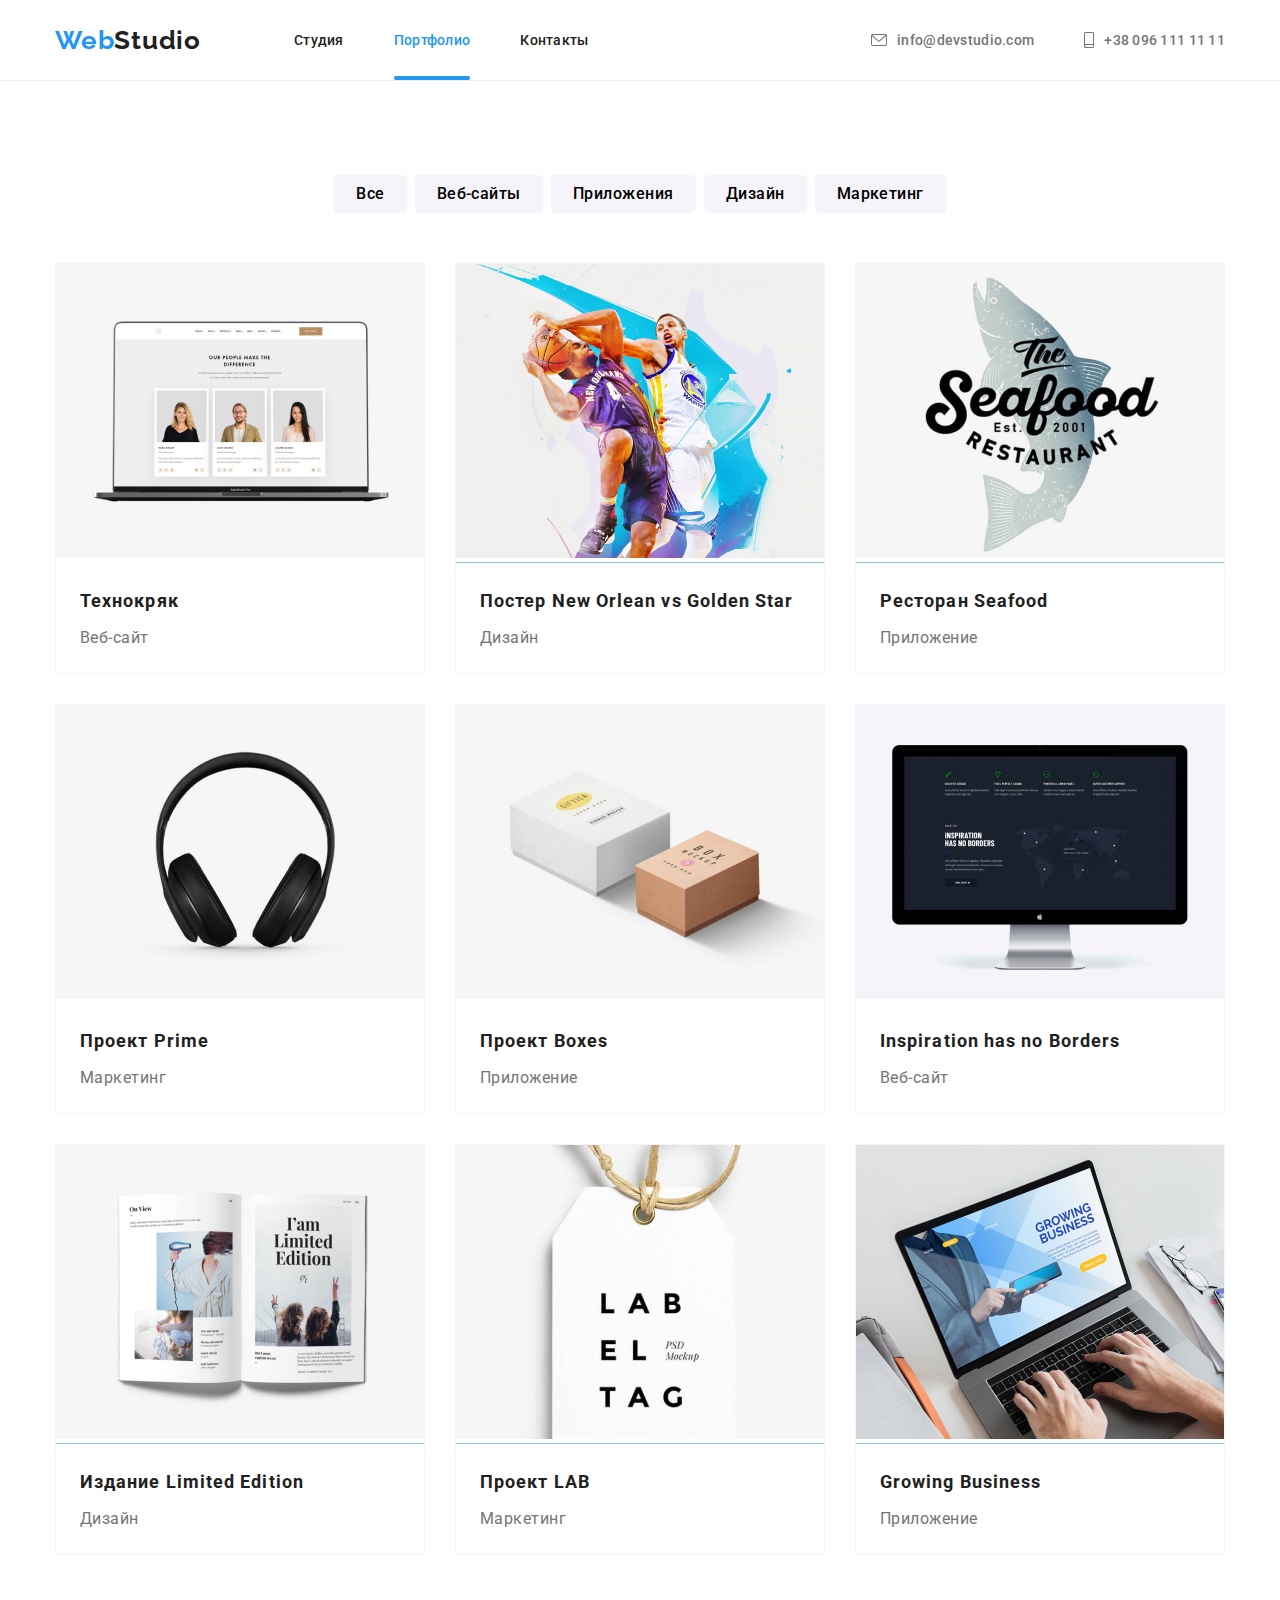
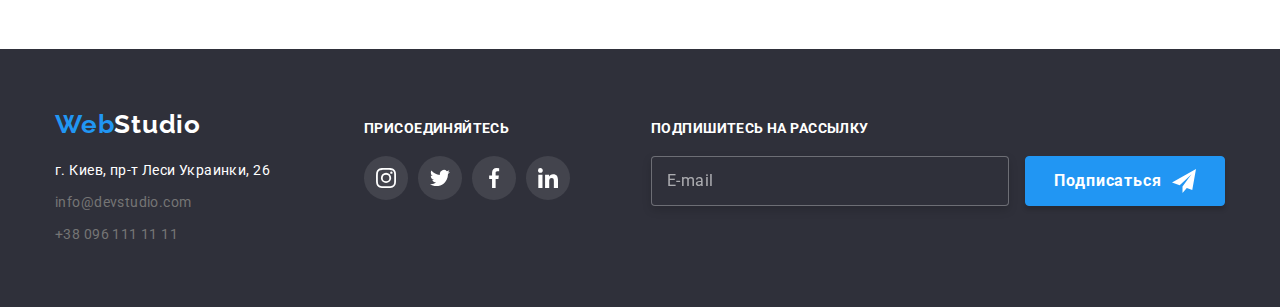
==== portfolio.html @ 149473cc "copy" ====
<!DOCTYPE html>
<html lang="en">
<head>
    <meta charset="UTF-8">
    <meta http-equiv="X-UA-Compatible" content="IE=edge">
    <meta name="viewport" content="width=device-width, initial-scale=1.0">
    <title>Document</title>
    <link rel="preconnect" href="https://fonts.gstatic.com">
    <link href="https://fonts.googleapis.com/css2?family=Raleway:wght@700&family=Roboto:wght@400;500;700;900&display=swap"
        rel="stylesheet">
        <link rel="stylesheet" href="https://cdnjs.cloudflare.com/ajax/libs/modern-normalize/1.0.0/modern-normalize.min.css">
    <link rel="stylesheet" href="./css/style.css">
</head>
<body>
    <!-- Header -->
    <header class="header">
        <div class="container header-section">
            <!-- Название/логотип компании -->
            <a href="./index.html" class="main-logo"><span class="first-part-of-main-logo">Web</span>Studio</a>
            <!-- Навигация по сайту -->
            <nav>
                <ul class="nav-list">
                    <li class="nav-list-parts">
                        <a href="./index.html" class="nav-links">Студия</a>
                    </li>
                    <li class="nav-list-parts">
                        <a href="./portfolio.html" class="nav-links on-this-page">Портфолио</a>
                    </li>
                    <li class="nav-list-parts">
                        <a href="" class="nav-links">Контакты</a>
                    </li>
                </ul>
            </nav>
            <!-- Контакты -->
            <ul class="contact-list">
                <li class="contact-list-parts">
                    <a href="malito:info@devstudio.com" class="contact-links">
                        <svg class="contact-links-icons" width="16" height="12">
                            <use href="./images/icons.svg#icon-mail"></use>
                        </svg>
                        info@devstudio.com
                    </a>
                </li>
                <li class="contact-list-parts">
                    <a href="tel:+380961111111" class="contact-links">
                        <svg class="contact-links-icons" width="10" height="16">
                            <use href="./images/icons.svg#icon-smartphone"></use>
                        </svg>
                        +38 096 111 11 11
                    </a>
                </li>
            </ul>
        </div>
    </header>
    <!-- Main -->
    <main>
        <section class="all-projects">
            <div class="container all-projects-section">
                <ul class="project-button-list">
                    <li class="project-button-parts">
                        <button type="button" class="project-buttons">Все</button>
                    </li>
                    <li class="project-button-parts">
                        <button type="button" class="project-buttons">Веб-сайты</button>
                    </li>
                    <li class="project-button-parts">
                        <button type="button" class="project-buttons">Приложения</button>
                    </li>
                    <li class="project-button-parts">
                        <button type="button" class="project-buttons">Дизайн</button>
                    </li>
                    <li class="project-button-parts">
                        <button type="button" class="project-buttons">Маркетинг</button>
                    </li>
                </ul>
                <ul class="project-list">
                    <li class="project-parts">
                        <div class="project-overlay-img">
                            <a href="#">
                                <img src="./images/all-projects/img1.jpg" alt="img1" width="370" height="294">
                                <p class="project-overlay-text">Технокряк это современная площадка распространения коронавируса. Компании используют эту платформу для цифрового
                                шпионажа и атак на защищённые сервера конкурентов.Технокряк это современная площадка распространения коронавируса. Компании используют эту
                                платформу для цифрового шпионажа и атак на защищённые сервера конкурентов.</p>
                            </a>
                        </div>
                        <div class="project-about">
                            <h3 class="project-headers">Технокряк</h3>
                            <p class="project-types">Веб-сайт</p>
                        </div>
                    </li>
                    <li class="project-parts">
                        <div class="project-overlay-img">
                            <img src="./images/all-projects/img2.jpg" alt="img2" width="370" height="294">
                             <p class="project-overlay-text">Технокряк это современная площадка распространения коронавируса. Компании используют эту платформу для цифрового
                            шпионажа и атак на защищённые сервера конкурентов.</p>
                        </div>
                        <div class="project-about">
                            <h3 class="project-headers">Постер New Orlean vs Golden Star</h3>
                            <p class="project-types">Дизайн</p>
                        </div>
                    </li>
                    <li class="project-parts">
                        <div class="project-overlay-img">
                            <img src="./images/all-projects/img3.jpg" alt="img3" width="370" height="294">
                            <p class="project-overlay-text">Технокряк это современная площадка распространения коронавируса. Компании используют эту платформу для цифрового
                            шпионажа и атак на защищённые сервера конкурентов.</p>
                        </div>
                        <div class="project-about">
                            <h3 class="project-headers">Ресторан Seafood</h3>
                            <p class="project-types">Приложение</p>
                        </div>
                    </li>
                    <li class="project-parts">
                        <div class="project-overlay-img">
                            <img src="./images/all-projects/img4.jpg" alt="img4" width="370" height="294">
                             <p class="project-overlay-text">Технокряк это современная площадка распространения коронавируса. Компании используют эту
                            платформу для цифрового шпионажа и атак на защищённые сервера конкурентов.</p>
                        </div>
                        <div class="project-about">
                            <h3 class="project-headers">Проект Prime</h3>
                            <p class="project-types">Маркетинг</p>
                        </div>
                    </li>
                    <li class="project-parts">
                        <div class="project-overlay-img">
                            <img src="./images/all-projects/img5.jpg" alt="img5" width="370" height="294">
                            <p class="project-overlay-text">Технокряк это современная площадка распространения коронавируса. Компании используют эту платформу для цифрового
                            шпионажа и атак на защищённые сервера конкурентов.</p>
                        </div>
                        <div class="project-about">
                            <h3 class="project-headers">Проект Boxes</h3>
                            <p class="project-types">Приложение</p>
                        </div>
                    </li>
                    <li class="project-parts">
                        <div class="project-overlay-img">
                            <img src="./images/all-projects/img6.jpg" alt="img6" width="370" height="294">
                            <p class="project-overlay-text">Технокряк это современная площадка распространения коронавируса. Компании используют эту
                            платформу для цифрового шпионажа и атак на защищённые сервера конкурентов.</p>
                        </div>
                        <div class="project-about">
                            <h3 class="project-headers">Inspiration has no Borders</h3>
                            <p class="project-types">Веб-сайт</p>
                        </div>
                    </li>
                    <li class="project-parts">
                        <div class="project-overlay-img">
                            <img src="./images/all-projects/img7.jpg" alt="img7" width="370" height="294">
                            <p class="project-overlay-text">Технокряк это современная площадка распространения коронавируса. Компании используют эту платформу для цифрового
                            шпионажа и атак на защищённые сервера конкурентов.</p>
                        </div>
                        <div class="project-about">
                            <h3 class="project-headers">Издание Limited Edition</h3>
                            <p class="project-types">Дизайн</p>
                        </div>
                    </li>
                    <li class="project-parts">
                        <div class="project-overlay-img">
                            <img src="./images/all-projects/img8.jpg" alt="img8" width="370" height="294">
                            <p class="project-overlay-text">Технокряк это современная площадка распространения коронавируса. Компании используют эту платформу для цифрового
                            шпионажа и атак на защищённые сервера конкурентов.</p>
                        </div>
                        <div class="project-about">
                            <h3 class="project-headers">Проект LAB</h3>
                            <p class="project-types">Маркетинг</p>
                        </div>
                    </li>
                    <li class="project-parts">
                        <div class="project-overlay-img">
                            <img src="./images/all-projects/img9.jpg" alt="img9" width="370" height="294">
                            <p class="project-overlay-text">Технокряк это современная площадка распространения коронавируса. Компании используют эту платформу для цифрового
                            шпионажа и атак на защищённые сервера конкурентов.</p>
                        </div>
                        <div class="project-about">
                            <h3 class="project-headers">Growing Business</h3>
                            <p class="project-types">Приложение</p>
                        </div>
                    </li>
                </ul>
            </div>
        </section>
    </main>
    <!-- Footer -->
    <footer class="footer">
        <div class="container footer-parts">
            <div class="addresses-footer-part">
                <a href="" class="main-logo-in-footer"><span class="first-part-of-main-logo">Web</span><span
                        class="second-part-of-main-logo">Studio</span></a>
                <address>
                    <ul class="footer-addresses-list">
                        <li class="footer-addresses-parts">
                            <a href="" class="footer-contact-links"><span class="address-color">г. Киев, пр-т Леси Украинки,
                                    26</span></a>
                        </li>
                        <li class="footer-addresses-parts">
                            <a href="malito:info@devstudio.com" class="footer-contact-links">info@devstudio.com</a>
                        </li>
                        <li class="footer-addresses-parts">
                            <a href="tel:+380961111111" class="footer-contact-links">+38 096 111 11 11</a>
                        </li>
                    </ul>
                </address>
            </div>
            <div class="subscribe-footer-part">
                <h2 class="subscribe-header">Присоединяйтесь</h2>
                <ul class="socialmedia-list-footer">
                    <li class="socialmedia-parts-footer">
                        <a href="#" class="socialmedia-links-footer">
                            <svg class="socialmedia-icons-footer">
                                <use href="./images/icons.svg#icon-instagram"></use>
                            </svg>
                        </a>
                    </li>
                    <li class="socialmedia-parts-footer">
                        <a href="#" class="socialmedia-links-footer">
                            <svg class="socialmedia-icons-footer">
                                <use href="./images/icons.svg#icon-twitter"></use>
                            </svg>
                        </a>
                    </li>
                    <li class="socialmedia-parts-footer">
                        <a href="#" class="socialmedia-links-footer">
                            <svg class="socialmedia-icons-footer">
                                <use href="./images/icons.svg#icon-facebook"></use>
                            </svg>
                        </a>
                    </li>
                    <li class="socialmedia-parts-footer">
                        <a href="#" class="socialmedia-links-footer">
                            <svg class="socialmedia-icons-footer">
                                <use href="./images/icons.svg#icon-linkedin"></use>
                            </svg>
                        </a>
                    </li>
                </ul>
            </div>
            <div class="footer-form">
                <form action="" class="js-speaker-form">
                    <div>
                        <label for="mail-footer">Подпишитесь на рассылку</label>
                    </div>
                    <div class="sent-form-section">
                        <input type="email" name="mail" id="mail-footer" placeholder="E-mail">
                        <button type="submit">Подписаться
                            <svg class="footer-send-icon" width="24" height="24">
                                <use href="./images/icons.svg#icon-form-send"></use>
                            </svg>
                        </button>
                    </div>
                </form>
            </div>
        </div>
    </footer>
</body>
</html>
---- css/style.css ----
:root {
  --blue: #2196f3;
  --black: #212121;
  --light-grey: #757575;
  --very-light-grey: #f5f4fa;
  --grey: #2f303a;
  --white: #fff;
  --main-font: "Roboto", sans-serif;
  --logo-font: "Raleway", sans-serif;
}

* {
  margin: 0;
  padding: 0;
}

ul {
  list-style: none;
}

body {
  font-family: var(--main-font);
  color: var(--black);
}

.container {
  width: 1200px;
  padding-left: 15px;
  padding-right: 15px;
  margin-left: auto;
  margin-right: auto;
  /* margin: 0 auto; */
}

a {
  color: inherit;
  text-decoration: none;
}

/* header styles */
.header-section {
  display: flex;
  align-items: center;
}

.header {
  background-color: var(--white);
  border-bottom: 1px solid #ececec;
}

/* logo*/
.main-logo {
  font-family: var(--logo-font);
  font-size: 26px;
  font-weight: 700;
  line-height: 1.173;
  letter-spacing: 0.03em;
  margin-right: 93px;
  padding-top: 24px;
  padding-bottom: 24px;
}

.first-part-of-main-logo {
  color: var(--blue);
}

/* nav list */
.nav-list {
  display: flex;
}

.nav-list-parts + .nav-list-parts {
  margin-left: 50px;
}

.nav-links {
  font-family: var(--main-font);
  font-style: normal;
  font-weight: 500;
  font-size: 14px;
  line-height: 1.172;
  letter-spacing: 0.02em;
  display: block;
  padding-top: 32px;
  padding-bottom: 32px;

  position: relative;

  /* анимация */
  transition-property: color;
  transition-duration: 250ms;
  transition-timing-function: cubic-bezier(0.4, 0, 0.2, 1);
}

.nav-links::after {
  position: absolute;
  content: "";
  left: 0;
  bottom: 0;
  width: 100%;
  height: 4px;
  background-color: var(--blue);
  border-radius: 2px;

  opacity: 0;

  transition-property: opacity;
  transition-duration: 250ms;
  transition-timing-function: cubic-bezier(0.4, 0, 0.2, 1);
}

.nav-links:hover::after {
  opacity: 1;
}

/* я на этой странице */

.on-this-page {
  color: var(--blue);
  position: relative;
}

.on-this-page::after {
  display: block;
  position: absolute;
  content: "";
  left: 0;
  bottom: 0;
  width: 100%;
  height: 4px;
  background-color: var(--blue);
  border-radius: 2px;
  opacity: 1;
}

/* contact-list */
.contact-list {
  display: flex;
  margin-left: auto;
}

.contact-list-parts + .contact-list-parts {
  margin-left: 50px;
}

.contact-links {
  color: var(--light-grey);
  font-family: var(--main-font);
  font-style: normal;
  font-weight: 500;
  font-size: 14px;
  line-height: 1.172;
  letter-spacing: 0.02em;
  display: block;
  padding-top: 32px;
  padding-bottom: 32px;
  display: inline-flex;
  align-items: center;

  /* анимация */
  transition-property: color;
  transition-duration: 250ms;
  transition-timing-function: cubic-bezier(0.4, 0, 0.2, 1);
}

.contact-links-icons {
  fill: currentColor;
  margin-right: 10px;
}

/* ПСЕВДОЭЛЕМЕНТЫ */

/*
.contact-links-mail::before,
.contact-links-phone::before {
  content: "";
  display: inline-flex;
  margin-right: 10px;
}

.contact-links-mail::before {
  background-image: url(../images/all-icons/mail.svg);
  width: 16px;
  height: 12px;
}

.contact-links-phone::before {
  background-image: url(../images/all-icons/smartphone.svg);
  width: 10px;
  height: 16px;
}
*/

/* изменение цвета при наведении */
.nav-links:focus,
.nav-links:hover,
.contact-links:focus,
.contact-links:hover {
  color: var(--blue);
}

/* Основная часть */

/* Секция - главный посыл */
.service {
  background-color: white;
}

.hero-section {
  padding-top: 200px;
  padding-bottom: 200px;
  text-align: center;
  max-width: 1600px;
  height: 600px;
  margin-left: auto;
  margin-right: auto;
  background-image: linear-gradient(
      to right,
      rgba(47, 48, 58, 0.4),
      rgba(47, 48, 58, 0.4)
    ),
    url(../images/hero-img.jpg);
  background-repeat: no-repeat;
  background-position: center;
  background-size: cover;
}

.main-message {
  color: white;
  font-weight: 900;
  font-size: 44px;
  line-height: 60px;
  letter-spacing: 0.06em;
  text-transform: uppercase;
  margin-bottom: 20px;
}

.order-service-button {
  font-family: var(--main-font);
  background-color: var(--blue);
  color: white;
  font-size: 16px;
  line-height: 1.875;
  font-weight: 700;
  border: 0;
  border-radius: 5px;
  padding: 10px 32px;
  cursor: pointer;
}

/* модалка */
.backdrop {
  position: fixed;
  top: 0;
  left: 0;
  width: 100%;
  height: 100%;
  background-color: rgba(0, 0, 0, 0.2);
  z-index: 1;
  opacity: 1;
  transition: opacity 250ms cubic-bezier(0.4, 0, 0.2, 1);
}

.is-hidden {
  opacity: 0;
  pointer-events: none;
}

.modal {
  position: absolute;
  top: 50%;
  left: 50%;
  transform: translate(-50%, -50%);
  min-width: 528px;
  min-height: 581px;
  background-color: white;
  padding: 40px;
}

/* кнопка закрыть модальное окно */
.modal-close-button {
  position: absolute;
  top: 8px;
  right: 8px;
  width: 30px;
  height: 30px;
  border: 1px solid #e6e6e6;
  border-radius: 50%;
  background-color: white;
  display: flex;
  justify-content: center;
  align-items: center;
  cursor: pointer;
  /* анимация */
  transition-property: fill;
  transition-duration: 250ms;
  transition-timing-function: cubic-bezier(0.4, 0, 0.2, 1);
}

.modal-close-button:hover,
.modal-close-button:focus {
  fill: var(--blue);
}

.order-service-header {
  font-family: Roboto;
  font-style: normal;
  font-weight: 700;
  font-size: 20px;
  line-height: 23px;
  text-align: center;
  letter-spacing: 0.03em;
  color: #212121;
  margin-bottom: 12px;
}

.form-feild {
  display: flex;
  flex-direction: column;
  margin-bottom: 10px;
}

.form-feild-label {
  font-family: Roboto;
  font-style: normal;
  font-weight: 400;
  font-size: 12px;
  line-height: 14px;
  letter-spacing: 0.01em;
  color: #757575;
  margin-bottom: 4px;
}

.form-feild-input-parts {
  position: relative;
}

.form-feild-input {
  width: 100%;
  height: 40px;
  padding-left: 42px;
  padding-top: 12px;
  padding-bottom: 12px;
  border: 1px solid rgba(33, 33, 33, 0.2);
  border-radius: 4px;
  outline: none;
  transition-property: border;
  transition-duration: 250ms;
  transition-timing-function: cubic-bezier(0.4, 0, 0.2, 1);
}

.modal-form-icon {
  position: absolute;
  left: 12px;
  top: 11px;
  fill: black;
  transition-property: fill;
  transition-duration: 250ms;
  transition-timing-function: cubic-bezier(0.4, 0, 0.2, 1);
}

.form-feild-input:focus {
  border: 1px solid var(--blue);
}

.form-feild-input:focus ~ .modal-form-icon {
  fill: var(--blue);
}

.form-feild textarea {
  margin-top: 4px;
  padding: 12px 16px;
  resize: none;
  height: 120px;
  border: 1px solid rgba(33, 33, 33, 0.2);
  border-radius: 4px;
  outline: none;
  transition-property: border;
  transition-duration: 250ms;
  transition-timing-function: cubic-bezier(0.4, 0, 0.2, 1);
}

.form-feild textarea::placeholder {
  font-family: Roboto;
  font-style: normal;
  font-weight: 400;
  font-size: 14px;
  line-height: 16px;
  letter-spacing: 0.01em;
  color: rgba(117, 117, 117, 0.5);
}

.form-feild textarea:focus {
  border: 1px solid var(--blue);
}

.policy-arrangement {
  display: flex;
  align-items: center;
  justify-content: center;
  margin-top: 20px;
  margin-bottom: 30px;
}

.label-test {
  display: flex;
  align-items: center;
}

.policy-arrangement input[type="checkbox"] {
  /*
  -webkit-appearance: none;
  position: absolute;
  */

  position: absolute;
  width: 1px;
  height: 1px;
  margin: -1px;
  border: 0;
  padding: 0;
  clip: rect(0 0 0 0);
  overflow: hidden;
}

.test-svg {
  display: inline-block;
  width: 16px;
  height: 15px;
  margin-right: 7px;
  border-radius: 2px;
  border: 2px solid #212121;

  transition-property: background-color, border, background-image;
  transition-duration: 250ms;
  transition-timing-function: cubic-bezier(0.4, 0, 0.2, 1);
}

.checkbox-test:checked + .test-svg {
  background-color: var(--blue);
  border: 2px solid var(--blue);
  background-image: url(../images/svg-icons/icon-check.svg);
  background-size: contain;
  background-origin: border-box;
}

.policy-arrangement label {
  font-family: Roboto;
  font-style: normal;
  font-weight: normal;
  font-size: 14px;
  line-height: 24px;
  letter-spacing: 0.03em;
  color: #757575;
}

.agreement-conditions {
  font-family: Roboto;
  font-style: normal;
  font-weight: normal;
  font-size: 14px;
  line-height: 24px;
  letter-spacing: 0.03em;
  text-decoration-line: underline;
  color: var(--blue);
  margin-left: 6px;
}

.submit-form-button {
  display: flex;
  justify-content: center;
}

.submit-form-button button {
  width: 200px;
  height: 50px;
  font-family: var(--main-font);
  background-color: var(--blue);
  color: white;
  font-size: 16px;
  line-height: 1.875;
  font-weight: 700;
  border: 0;
  border-radius: 5px;
  cursor: pointer;
}

/* our-values */
.our-values {
  background-color: var(--white);
}

.our-values-section {
  padding-top: 94px;
  padding-bottom: 94px;
}

.our-value-list {
  display: flex;
}

.our-value-parts + .our-value-parts {
  margin-left: 50px;
}

.our-value-container-for-icon {
  background-color: var(--very-light-grey);
  width: 270px;
  height: 120px;
  border-radius: 4px;
  margin-bottom: 30px;
  display: flex;
  justify-content: center;
  align-items: center;
}

.our-value-icons {
  width: 70px;
  height: 70px;
}

.our-value-headers {
  font-style: normal;
  font-weight: 700;
  font-size: 14px;
  line-height: 1.172;
  letter-spacing: 0.03em;
  text-transform: uppercase;
  margin-bottom: 10px;
}

.our-value-descriptions {
  color: var(--light-grey);
  font-style: normal;
  font-weight: 400;
  font-size: 14px;
  line-height: 1.714;
  letter-spacing: 0.03em;
}

/* what-we-do */
.what-we-do-section {
  padding-bottom: 94px;
}

.what-we-do-header {
  font-style: normal;
  font-weight: 700;
  font-size: 36px;
  line-height: 1.171;
  text-align: center;
  letter-spacing: 0.03em;
  margin-bottom: 50px;
}

.what-we-do-list {
  display: flex;
}

.what-we-do-parts + .what-we-do-parts {
  margin-left: 30px;
}

.what-we-do-parts {
  position: relative;
}

.what-we-do-overlay-img {
  width: 370px;
  height: 70px;
  display: flex;
  justify-content: center;
  align-items: center;
  position: absolute;
  left: 0;
  bottom: 3px;
  background: rgba(47, 48, 58, 0.8);
}

.what-we-do-overlay-text {
  color: white;
  font-family: Roboto;
  font-style: normal;
  font-weight: 700;
  font-size: 14px;
  line-height: 1.19;
  text-align: center;
  letter-spacing: 0.03em;
  text-transform: uppercase;
}

/* Наша команда */
.our-team {
  background-color: var(--very-light-grey);
}

.our-team-section {
  padding-top: 94px;
  padding-bottom: 94px;
}

.our-team-list {
  display: flex;
}

.our-team-cards {
  background-color: white;
  border-radius: 0px 0px 4px 4px;
  filter: drop-shadow(0px 4px 4px rgba(0, 0, 0, 0.25));
}

.our-team-cards + .our-team-cards {
  margin-left: 30px;
}

.our-team-header {
  font-style: normal;
  font-weight: 700;
  font-size: 36px;
  line-height: 1.171;
  text-align: center;
  letter-spacing: 0.03em;
  margin-bottom: 50px;
}

.our-team-photos {
  margin-bottom: 30px;
}

.our-team-members {
  font-style: normal;
  font-weight: 500;
  font-size: 16px;
  line-height: 1.171;
  text-align: center;
  letter-spacing: 0.03em;
  margin-bottom: 10px;
}

.our-team-member-positions {
  color: var(--light-grey);
  font-style: normal;
  font-weight: 400;
  font-size: 16px;
  line-height: 1.171;
  text-align: center;
  letter-spacing: 0.03em;
  margin-bottom: 16px;
}

.socialmedia-list {
  display: flex;
  justify-content: center;
  margin: 0 auto;
  margin-bottom: 29px;
  justify-content: center;
}

.socialmedia-parts + .socialmedia-parts {
  margin-left: 10px;
}

.socialmedia-links {
  width: 44px;
  height: 44px;
  color: #afb1b8;
  border-radius: 50%;
  display: flex;
  justify-content: center;
  align-items: center;

  /* анимация */
  transition-property: background-color, color;
  transition-duration: 250ms;
  transition-timing-function: cubic-bezier(0.4, 0, 0.2, 1);
}

.socialmedia-links:hover {
  background-color: var(--blue);
  filter: drop-shadow(0px 4px 4px rgba(0, 0, 0, 0.25));
  color: white;
}

.socialmedia-icons {
  width: 20px;
  height: 20px;
  fill: currentColor;
}

.socialmedia-icons:hover {
  fill: currentColor;
}

/* Наши клиенты */
.our-clients-header {
  font-style: normal;
  font-weight: 700;
  font-size: 36px;
  line-height: 1.171;
  text-align: center;
  letter-spacing: 0.03em;
  margin-bottom: 50px;
}

.our-clients-section {
  padding-top: 94px;
  padding-bottom: 94px;
}

.our-clients-list {
  display: flex;
  justify-content: center;
  margin: 0 auto;
  justify-content: center;
}

.our-clients-parts + .our-clients-parts {
  margin-left: 30px;
}

.our-clients-links {
  width: 170px;
  height: 92px;
  color: #afb1b8;
  border: 1px solid #afb1b8;
  border-radius: 4px;
  display: flex;
  justify-content: center;
  align-items: center;

  /* анимация */
  transition-property: color, border;
  transition-duration: 250ms;
  transition-timing-function: cubic-bezier(0.4, 0, 0.2, 1);
}

.our-clients-links:hover {
  border: 1px solid var(--blue);
  border-radius: 4px;
  color: var(--blue);
}

.our-clients-icons {
  fill: currentColor;
}

/* футтер */
footer {
  background-color: var(--grey);
  padding-top: 60px;
  padding-bottom: 60px;
}

.main-logo-in-footer {
  display: block;
  margin-bottom: 20px;
}

.main-logo-in-footer {
  font-family: var(--logo-font);
  font-size: 26px;
  font-weight: 700;
  line-height: 1.173;
  letter-spacing: 0.03em;
  margin-right: 93px;
}

.second-part-of-main-logo {
  color: #fff;
}

.address-color {
  color: #fff;

  /* анимация */
  transition-property: color;
  transition-duration: 250ms;
  transition-timing-function: cubic-bezier(0.4, 0, 0.2, 1);
}

/*
.footer-addresses-parts + .footer-addresses-parts {
  margin-top: 8px;
}
*/

.footer-addresses-parts {
  margin-bottom: 8px;
}

.footer-addresses-parts:last-child {
  margin-bottom: 0;
}

.footer-contact-links {
  color: var(--light-grey);
  font-style: normal;
  font-weight: 400;
  font-size: 14px;
  line-height: 1.714;
  letter-spacing: 0.03em;

  /* анимация */
  transition-property: color;
  transition-duration: 250ms;
  transition-timing-function: cubic-bezier(0.4, 0, 0.2, 1);
}

.address-color:focus,
.address-color:hover {
  color: var(--blue);
}

.footer-contact-links:focus,
.footer-contact-links:hover {
  color: var(--blue);
}

.footer-parts {
  display: flex;
  align-items: baseline;
}

.subscribe-footer-part {
  margin-left: 70px;
}

.subscribe-header {
  color: #fff;
  font-style: normal;
  font-weight: 700;
  font-size: 14px;
  line-height: 1.172;
  letter-spacing: 0.03em;
  text-transform: uppercase;
  margin-bottom: 20px;
}

.socialmedia-list-footer {
  display: flex;
}

.socialmedia-parts-footer + .socialmedia-parts-footer {
  margin-left: 10px;
}

.socialmedia-links-footer {
  background-color: #43444d;
  width: 44px;
  height: 44px;
  color: white;
  border-radius: 50%;
  display: flex;
  justify-content: center;
  align-items: center;

  /* анимация */
  transition-property: background-color;
  transition-duration: 250ms;
  transition-timing-function: cubic-bezier(0.4, 0, 0.2, 1);
}

.socialmedia-links-footer:hover {
  background-color: var(--blue);
  filter: drop-shadow(0px 4px 4px rgba(0, 0, 0, 0.25));
  color: white;
}

.socialmedia-icons-footer {
  width: 20px;
  height: 20px;
  fill: currentColor;
}

.socialmedia-icons-footer:hover {
  fill: currentColor;
}

.footer-form {
  display: flex;
  flex-direction: column;
  margin-left: auto;
}

footer form label {
  display: block;
  margin-bottom: 20px;
  font-family: Roboto;
  font-style: normal;
  font-weight: bold;
  font-size: 14px;
  line-height: 16px;
  letter-spacing: 0.03em;
  text-transform: uppercase;
  color: #ffffff;
}

footer form input {
  outline: none;

  width: 358px;
  height: 50px;
  padding: 16px 15px;
  margin-right: 12px;

  background-color: var(--grey);
  border: 1px solid rgba(255, 255, 255, 0.3);
  filter: drop-shadow(0px 4px 4px rgba(0, 0, 0, 0.15));
  border-radius: 4px;

  font-family: Roboto;
  font-style: normal;
  font-weight: 400;
  font-size: 16px;
  line-height: 20px;
  letter-spacing: 0.03em;
  color: rgba(255, 255, 255, 0.6);
}

footer form input::placeholder {
  font-family: Roboto;
  font-style: normal;
  font-weight: 400;
  font-size: 16px;
  line-height: 20px;
  letter-spacing: 0.03em;
  color: rgba(255, 255, 255, 0.6);
}

footer form button {
  display: inline-flex;
  align-items: center;
  justify-content: center;

  width: 200px;
  height: 50px;

  cursor: pointer;

  background: var(--blue);
  box-shadow: 0px 4px 4px rgba(0, 0, 0, 0.15);
  border: 1px solid var(--blue);
  border-radius: 4px;

  font-family: Roboto;
  font-style: normal;
  font-weight: 700;
  font-size: 16px;
  line-height: 30px;
  letter-spacing: 0.06em;
  color: #ffffff;
}

.footer-send-icon {
  margin-left: 10px;
}

/* PORTFOLIO PAGE */
.all-projects {
  background-color: var(--white);
}

.all-projects-section {
  padding-top: 94px;
  padding-bottom: 94px;
}

.project-button-list {
  display: flex;
  margin-bottom: 50px;
  justify-content: center;
}

.project-button-parts + .project-button-parts {
  margin-left: 8px;
}

.project-buttons {
  font-family: var(--main-font);
  background-color: var(--very-light-grey);
  color: #000;
  font-size: 16px;
  line-height: 1.625;
  font-weight: 500;
  border: 0;
  border-radius: 5px;
  padding: 6px 22px;
  cursor: pointer;
  text-align: center;
  letter-spacing: 0.03em;

  /* анимация */
  transition-property: background-color color;
  transition-duration: 250ms;
  transition-timing-function: cubic-bezier(0.4, 0, 0.2, 1);
}

.project-buttons:hover,
.project-buttons:focus {
  background-color: var(--blue);
  color: var(--white);
  filter: drop-shadow(0px 4px 4px rgba(0, 0, 0, 0.25));
}

.project-list {
  display: flex;
  flex-wrap: wrap;
}

.project-parts {
  width: 370px;
  margin-right: 30px;
  margin-bottom: 30px;
  border: solid 1px #f5f4fa;

  /* анимация */
  transition-property: box-shadow;
  transition-duration: 250ms;
  transition-timing-function: cubic-bezier(0.4, 0, 0.2, 1);
}

.project-parts:hover {
  box-shadow: 0px 1px 1px rgba(0, 0, 0, 0.12), 0px 4px 4px rgba(0, 0, 0, 0.06),
    1px 4px 6px rgba(0, 0, 0, 0.16);
}

.project-parts:nth-child(3n) {
  margin-right: 0;
}

.project-parts:nth-last-child(-n + 3) {
  margin-bottom: 0px;
}

/* выезжает окно на карточку */
.project-overlay-img {
  position: relative;
  overflow: hidden;
}

.project-overlay-text {
  position: absolute;
  left: 0;
  top: 0;
  width: 100%;
  height: 100%;
  background-color: rgba(33, 150, 243, 0.9);
  transform: translateY(100%);
  transition: transform 250ms cubic-bezier(0.4, 0, 0.2, 1);
  color: white;
  font-family: Roboto;
  font-style: normal;
  font-weight: 400;
  font-size: 18px;
  line-height: 1.556;
  letter-spacing: 0.03em;
  align-items: center;
  justify-content: center;
  overflow: auto;
  padding: 63px 24px 63px 24px;
}

.project-parts:hover .project-overlay-text {
  transform: translateY(0);
}
/* выезжает окно на карточку */

.project-about {
  padding: 20px 24px 20px 24px;
}

.project-headers {
  color: var(--black);
  font-style: normal;
  font-weight: 700;
  font-size: 18px;
  line-height: 2;
  letter-spacing: 0.06em;
  margin-bottom: 4px;
}

.project-types {
  color: var(--light-grey);
  font-style: normal;
  font-weight: 400;
  font-size: 16px;
  line-height: 1.875;
  letter-spacing: 0.03em;
}

/* test */

/* тест */
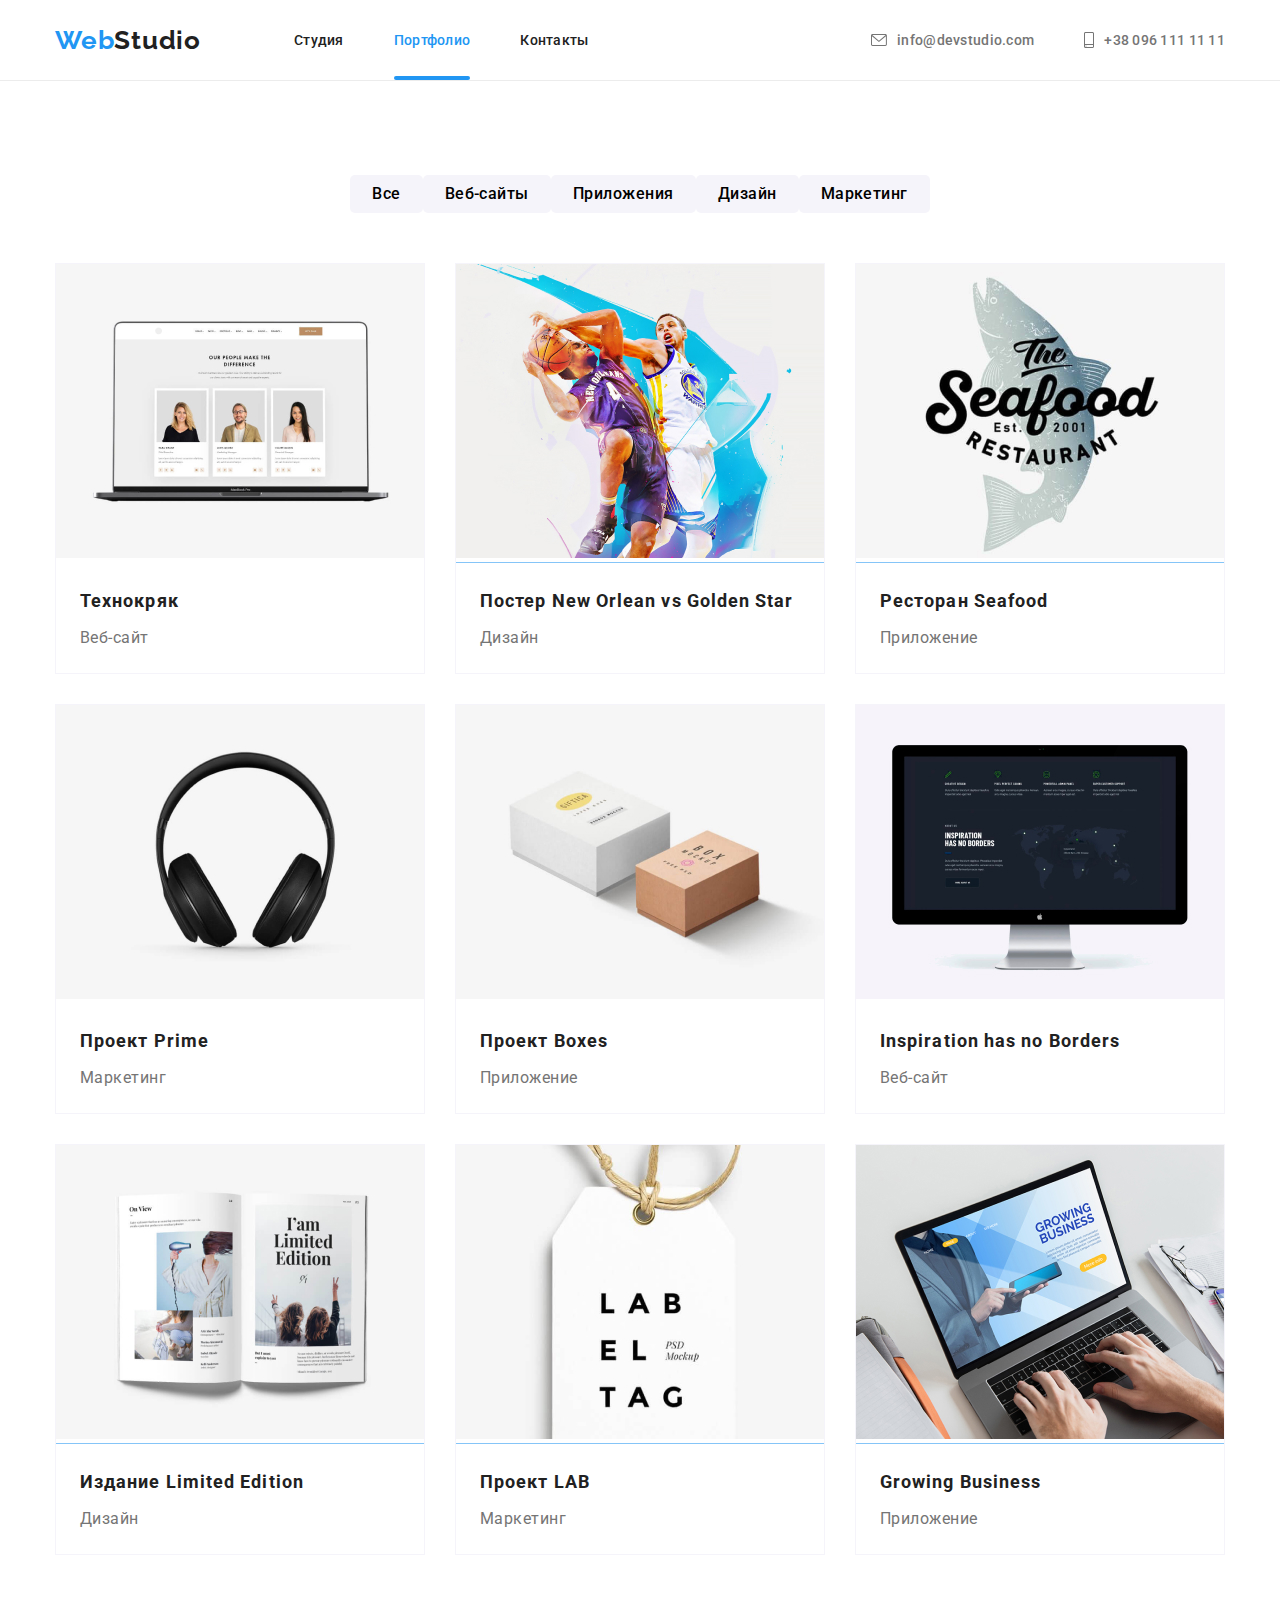
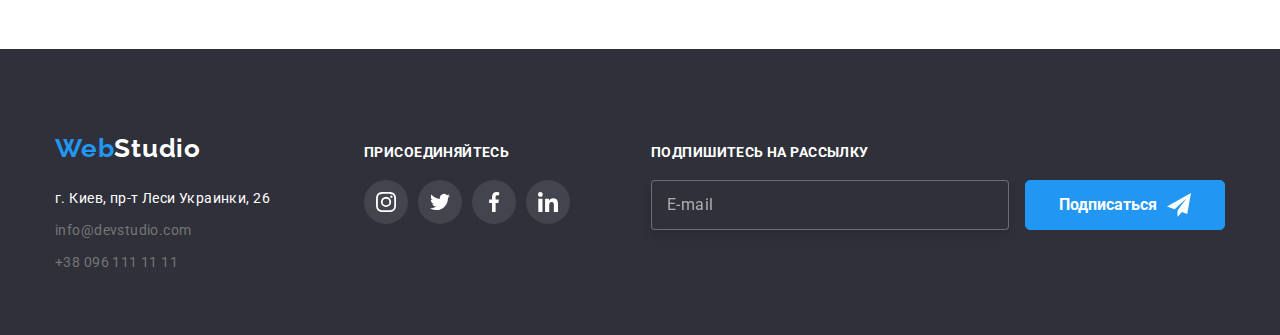
==== commit 1fa24d96: "бэм" ====
--- a/portfolio.html
+++ b/portfolio.html
@@ -16,34 +16,36 @@
     <header class="header">
         <div class="container header-section">
             <!-- Название/логотип компании -->
-            <a href="./index.html" class="main-logo"><span class="first-part-of-main-logo">Web</span>Studio</a>
+            <a href="./index.html" class="main-logo">
+                <span class="main-logo__first-part">Web</span>Studio
+            </a>
             <!-- Навигация по сайту -->
             <nav>
-                <ul class="nav-list">
-                    <li class="nav-list-parts">
-                        <a href="./index.html" class="nav-links">Студия</a>
-                    </li>
-                    <li class="nav-list-parts">
-                        <a href="./portfolio.html" class="nav-links on-this-page">Портфолио</a>
-                    </li>
-                    <li class="nav-list-parts">
-                        <a href="" class="nav-links">Контакты</a>
+                <ul class="navigation">
+                    <li class="navigation__item">
+                        <a href="./index.html" class="navigation__link">Студия</a>
+                    </li>
+                    <li class="navigation__item">
+                        <a href="./portfolio.html" class="navigation__link navigation__link--active">Портфолио</a>
+                    </li>
+                    <li class="navigation__item">
+                        <a href="" class="navigation__link">Контакты</a>
                     </li>
                 </ul>
             </nav>
             <!-- Контакты -->
-            <ul class="contact-list">
-                <li class="contact-list-parts">
-                    <a href="malito:info@devstudio.com" class="contact-links">
-                        <svg class="contact-links-icons" width="16" height="12">
+            <ul class="contact">
+                <li class="contact__item">
+                    <a href="malito:info@devstudio.com" class="contact__links">
+                        <svg class="contact__icons" width="16" height="12">
                             <use href="./images/icons.svg#icon-mail"></use>
                         </svg>
                         info@devstudio.com
                     </a>
                 </li>
-                <li class="contact-list-parts">
-                    <a href="tel:+380961111111" class="contact-links">
-                        <svg class="contact-links-icons" width="10" height="16">
+                <li class="contact__item">
+                    <a href="tel:+380961111111" class="contact__links">
+                        <svg class="contact__icons" width="10" height="16">
                             <use href="./images/icons.svg#icon-smartphone"></use>
                         </svg>
                         +38 096 111 11 11
@@ -51,129 +53,129 @@
                 </li>
             </ul>
         </div>
-    </header>
+    </header>       
     <!-- Main -->
     <main>
         <section class="all-projects">
-            <div class="container all-projects-section">
-                <ul class="project-button-list">
-                    <li class="project-button-parts">
-                        <button type="button" class="project-buttons">Все</button>
-                    </li>
-                    <li class="project-button-parts">
-                        <button type="button" class="project-buttons">Веб-сайты</button>
-                    </li>
-                    <li class="project-button-parts">
-                        <button type="button" class="project-buttons">Приложения</button>
-                    </li>
-                    <li class="project-button-parts">
-                        <button type="button" class="project-buttons">Дизайн</button>
-                    </li>
-                    <li class="project-button-parts">
-                        <button type="button" class="project-buttons">Маркетинг</button>
-                    </li>
-                </ul>
-                <ul class="project-list">
-                    <li class="project-parts">
-                        <div class="project-overlay-img">
+            <div class="container section">
+                <ul class="project-buttons-list">
+                    <li class="project-buttons-list__item">
+                        <button type="button" class="project-buttons-list__button">Все</button>
+                    </li>
+                    <li class="pproject-buttons-list__item">
+                        <button type="button" class="project-buttons-list__button">Веб-сайты</button>
+                    </li>
+                    <li class="pproject-buttons-list__item">
+                        <button type="button" class="project-buttons-list__button">Приложения</button>
+                    </li>
+                    <li class="pproject-buttons-list__item">
+                        <button type="button" class="project-buttons-list__button">Дизайн</button>
+                    </li>
+                    <li class="pproject-buttons-list__item">
+                        <button type="button" class="project-buttons-list__button">Маркетинг</button>
+                    </li>
+                </ul>
+                <ul class="project">
+                    <li class="project__item">
+                        <div class="project-overlay">
                             <a href="#">
                                 <img src="./images/all-projects/img1.jpg" alt="img1" width="370" height="294">
-                                <p class="project-overlay-text">Технокряк это современная площадка распространения коронавируса. Компании используют эту платформу для цифрового
+                                <p class="project-overlay__text">Технокряк это современная площадка распространения коронавируса. Компании используют эту платформу для цифрового
                                 шпионажа и атак на защищённые сервера конкурентов.Технокряк это современная площадка распространения коронавируса. Компании используют эту
                                 платформу для цифрового шпионажа и атак на защищённые сервера конкурентов.</p>
                             </a>
                         </div>
                         <div class="project-about">
-                            <h3 class="project-headers">Технокряк</h3>
-                            <p class="project-types">Веб-сайт</p>
-                        </div>
-                    </li>
-                    <li class="project-parts">
-                        <div class="project-overlay-img">
+                            <h3 class="project-about__header">Технокряк</h3>
+                            <p class="project-about__type">Веб-сайт</p>
+                        </div>
+                    </li>
+                    <li class="project__item">
+                        <div class="project-overlay">
                             <img src="./images/all-projects/img2.jpg" alt="img2" width="370" height="294">
-                             <p class="project-overlay-text">Технокряк это современная площадка распространения коронавируса. Компании используют эту платформу для цифрового
-                            шпионажа и атак на защищённые сервера конкурентов.</p>
-                        </div>
-                        <div class="project-about">
-                            <h3 class="project-headers">Постер New Orlean vs Golden Star</h3>
-                            <p class="project-types">Дизайн</p>
-                        </div>
-                    </li>
-                    <li class="project-parts">
-                        <div class="project-overlay-img">
+                             <p class="project-overlay__text">Технокряк это современная площадка распространения коронавируса. Компании используют эту платформу для цифрового
+                            шпионажа и атак на защищённые сервера конкурентов.</p>
+                        </div>
+                        <div class="project-about">
+                            <h3 class="project-about__header">Постер New Orlean vs Golden Star</h3>
+                            <p class="project-about__type">Дизайн</p>
+                        </div>
+                    </li>
+                    <li class="project__item">
+                        <div class="project-overlay">
                             <img src="./images/all-projects/img3.jpg" alt="img3" width="370" height="294">
-                            <p class="project-overlay-text">Технокряк это современная площадка распространения коронавируса. Компании используют эту платформу для цифрового
-                            шпионажа и атак на защищённые сервера конкурентов.</p>
-                        </div>
-                        <div class="project-about">
-                            <h3 class="project-headers">Ресторан Seafood</h3>
-                            <p class="project-types">Приложение</p>
-                        </div>
-                    </li>
-                    <li class="project-parts">
-                        <div class="project-overlay-img">
+                            <p class="project-overlay__text">Технокряк это современная площадка распространения коронавируса. Компании используют эту платформу для цифрового
+                            шпионажа и атак на защищённые сервера конкурентов.</p>
+                        </div>
+                        <div class="project-about">
+                            <h3 class="project-about__header">Ресторан Seafood</h3>
+                            <p class="project-about__type">Приложение</p>
+                        </div>
+                    </li>
+                    <li class="project__item">
+                        <div class="project-overlay">
                             <img src="./images/all-projects/img4.jpg" alt="img4" width="370" height="294">
-                             <p class="project-overlay-text">Технокряк это современная площадка распространения коронавируса. Компании используют эту
+                             <p class="project-overlay__text">Технокряк это современная площадка распространения коронавируса. Компании используют эту
                             платформу для цифрового шпионажа и атак на защищённые сервера конкурентов.</p>
                         </div>
                         <div class="project-about">
-                            <h3 class="project-headers">Проект Prime</h3>
-                            <p class="project-types">Маркетинг</p>
-                        </div>
-                    </li>
-                    <li class="project-parts">
-                        <div class="project-overlay-img">
+                            <h3 class="project-about__header">Проект Prime</h3>
+                            <p class="project-about__type">Маркетинг</p>
+                        </div>
+                    </li>
+                    <li class="project__item">
+                        <div class="project-overlay">
                             <img src="./images/all-projects/img5.jpg" alt="img5" width="370" height="294">
-                            <p class="project-overlay-text">Технокряк это современная площадка распространения коронавируса. Компании используют эту платформу для цифрового
-                            шпионажа и атак на защищённые сервера конкурентов.</p>
-                        </div>
-                        <div class="project-about">
-                            <h3 class="project-headers">Проект Boxes</h3>
-                            <p class="project-types">Приложение</p>
-                        </div>
-                    </li>
-                    <li class="project-parts">
-                        <div class="project-overlay-img">
+                            <p class="project-overlay__text">Технокряк это современная площадка распространения коронавируса. Компании используют эту платформу для цифрового
+                            шпионажа и атак на защищённые сервера конкурентов.</p>
+                        </div>
+                        <div class="project-about">
+                            <h3 class="project-about__header">Проект Boxes</h3>
+                            <p class="project-about__type">Приложение</p>
+                        </div>
+                    </li>
+                    <li class="project__item">
+                        <div class="project-overlay">
                             <img src="./images/all-projects/img6.jpg" alt="img6" width="370" height="294">
-                            <p class="project-overlay-text">Технокряк это современная площадка распространения коронавируса. Компании используют эту
+                            <p class="project-overlay__text">Технокряк это современная площадка распространения коронавируса. Компании используют эту
                             платформу для цифрового шпионажа и атак на защищённые сервера конкурентов.</p>
                         </div>
                         <div class="project-about">
-                            <h3 class="project-headers">Inspiration has no Borders</h3>
-                            <p class="project-types">Веб-сайт</p>
-                        </div>
-                    </li>
-                    <li class="project-parts">
-                        <div class="project-overlay-img">
+                            <h3 class="project-about__header">Inspiration has no Borders</h3>
+                            <p class="project-about__type">Веб-сайт</p>
+                        </div>
+                    </li>
+                    <li class="project__item">
+                        <div class="project-overlay">
                             <img src="./images/all-projects/img7.jpg" alt="img7" width="370" height="294">
-                            <p class="project-overlay-text">Технокряк это современная площадка распространения коронавируса. Компании используют эту платформу для цифрового
-                            шпионажа и атак на защищённые сервера конкурентов.</p>
-                        </div>
-                        <div class="project-about">
-                            <h3 class="project-headers">Издание Limited Edition</h3>
-                            <p class="project-types">Дизайн</p>
-                        </div>
-                    </li>
-                    <li class="project-parts">
-                        <div class="project-overlay-img">
+                            <p class="project-overlay__text">Технокряк это современная площадка распространения коронавируса. Компании используют эту платформу для цифрового
+                            шпионажа и атак на защищённые сервера конкурентов.</p>
+                        </div>
+                        <div class="project-about">
+                            <h3 class="project-about__header">Издание Limited Edition</h3>
+                            <p class="project-about__type">Дизайн</p>
+                        </div>
+                    </li>
+                    <li class="project__item">
+                        <div class="project-overlay">
                             <img src="./images/all-projects/img8.jpg" alt="img8" width="370" height="294">
-                            <p class="project-overlay-text">Технокряк это современная площадка распространения коронавируса. Компании используют эту платформу для цифрового
-                            шпионажа и атак на защищённые сервера конкурентов.</p>
-                        </div>
-                        <div class="project-about">
-                            <h3 class="project-headers">Проект LAB</h3>
-                            <p class="project-types">Маркетинг</p>
-                        </div>
-                    </li>
-                    <li class="project-parts">
-                        <div class="project-overlay-img">
+                            <p class="project-overlay__text">Технокряк это современная площадка распространения коронавируса. Компании используют эту платформу для цифрового
+                            шпионажа и атак на защищённые сервера конкурентов.</p>
+                        </div>
+                        <div class="project-about">
+                            <h3 class="project-about__header">Проект LAB</h3>
+                            <p class="project-about__type">Маркетинг</p>
+                        </div>
+                    </li>
+                    <li class="project__item">
+                        <div class="project-overlay">
                             <img src="./images/all-projects/img9.jpg" alt="img9" width="370" height="294">
-                            <p class="project-overlay-text">Технокряк это современная площадка распространения коронавируса. Компании используют эту платформу для цифрового
-                            шпионажа и атак на защищённые сервера конкурентов.</p>
-                        </div>
-                        <div class="project-about">
-                            <h3 class="project-headers">Growing Business</h3>
-                            <p class="project-types">Приложение</p>
+                            <p class="project-overlay__text">Технокряк это современная площадка распространения коронавируса. Компании используют эту платформу для цифрового
+                            шпионажа и атак на защищённые сервера конкурентов.</p>
+                        </div>
+                        <div class="project-about">
+                            <h3 class="project-about__header">Growing Business</h3>
+                            <p class="project-about__type">Приложение</p>
                         </div>
                     </li>
                 </ul>
@@ -182,52 +184,53 @@
     </main>
     <!-- Footer -->
     <footer class="footer">
-        <div class="container footer-parts">
-            <div class="addresses-footer-part">
-                <a href="" class="main-logo-in-footer"><span class="first-part-of-main-logo">Web</span><span
-                        class="second-part-of-main-logo">Studio</span></a>
+        <div class="container footer__parts">
+            <div class="addresses">
+                <a href="" class="main-logo">
+                    <span class="main-logo__first-part">Web</span><span class="footer__main-logo">Studio</span>
+                </a>
                 <address>
-                    <ul class="footer-addresses-list">
-                        <li class="footer-addresses-parts">
-                            <a href="" class="footer-contact-links"><span class="address-color">г. Киев, пр-т Леси Украинки,
-                                    26</span></a>
+                    <ul class="addresses__list">
+                        <li class="addresses__item">
+                            <a href="" class="addresses__link"><span class="addresses__link--color">г. Киев, пр-т Леси
+                                    Украинки, 26</span></a>
                         </li>
-                        <li class="footer-addresses-parts">
-                            <a href="malito:info@devstudio.com" class="footer-contact-links">info@devstudio.com</a>
+                        <li class="addresses__item">
+                            <a href="malito:info@devstudio.com" class="addresses__link">info@devstudio.com</a>
                         </li>
-                        <li class="footer-addresses-parts">
-                            <a href="tel:+380961111111" class="footer-contact-links">+38 096 111 11 11</a>
+                        <li class="addresses__item">
+                            <a href="tel:+380961111111" class="addresses__link">+38 096 111 11 11</a>
                         </li>
                     </ul>
                 </address>
             </div>
-            <div class="subscribe-footer-part">
-                <h2 class="subscribe-header">Присоединяйтесь</h2>
-                <ul class="socialmedia-list-footer">
-                    <li class="socialmedia-parts-footer">
-                        <a href="#" class="socialmedia-links-footer">
-                            <svg class="socialmedia-icons-footer">
+            <div class="subscribe">
+                <h2 class="footer-tittle">Присоединяйтесь</h2>
+                <ul class="socialmedia">
+                    <li class="socialmedia__item">
+                        <a href="#" class="socialmedia__link footer__socialmedia-link">
+                            <svg class="socialmedia__icon">
                                 <use href="./images/icons.svg#icon-instagram"></use>
                             </svg>
                         </a>
                     </li>
-                    <li class="socialmedia-parts-footer">
-                        <a href="#" class="socialmedia-links-footer">
-                            <svg class="socialmedia-icons-footer">
+                    <li class="socialmedia__item">
+                        <a href="#" class="socialmedia__link footer__socialmedia-link">
+                            <svg class="socialmedia__icon">
                                 <use href="./images/icons.svg#icon-twitter"></use>
                             </svg>
                         </a>
                     </li>
-                    <li class="socialmedia-parts-footer">
-                        <a href="#" class="socialmedia-links-footer">
-                            <svg class="socialmedia-icons-footer">
+                    <li class="socialmedia__item">
+                        <a href="#" class="socialmedia__link footer__socialmedia-link">
+                            <svg class="socialmedia__icon">
                                 <use href="./images/icons.svg#icon-facebook"></use>
                             </svg>
                         </a>
                     </li>
-                    <li class="socialmedia-parts-footer">
-                        <a href="#" class="socialmedia-links-footer">
-                            <svg class="socialmedia-icons-footer">
+                    <li class="socialmedia__item">
+                        <a href="#" class="socialmedia__link footer__socialmedia-link">
+                            <svg class="socialmedia__icon">
                                 <use href="./images/icons.svg#icon-linkedin"></use>
                             </svg>
                         </a>
@@ -237,12 +240,12 @@
             <div class="footer-form">
                 <form action="" class="js-speaker-form">
                     <div>
-                        <label for="mail-footer">Подпишитесь на рассылку</label>
+                        <label for="mail-footer" class="footer-tittle footer-form__label">Подпишитесь на рассылку</label>
                     </div>
-                    <div class="sent-form-section">
-                        <input type="email" name="mail" id="mail-footer" placeholder="E-mail">
-                        <button type="submit">Подписаться
-                            <svg class="footer-send-icon" width="24" height="24">
+                    <div>
+                        <input type="email" name="mail" id="mail-footer" class="footer-form__input" placeholder="E-mail">
+                        <button type="submit" class="main-button footer-form__button">Подписаться
+                            <svg class="footer-form__icon" width="24" height="24">
                                 <use href="./images/icons.svg#icon-form-send"></use>
                             </svg>
                         </button>
--- a/css/style.css
+++ b/css/style.css
@@ -5,6 +5,7 @@
   --very-light-grey: #f5f4fa;
   --grey: #2f303a;
   --white: #fff;
+  --main-button-hover-color: #188ce8;
   --main-font: "Roboto", sans-serif;
   --logo-font: "Raleway", sans-serif;
 }
@@ -29,7 +30,6 @@
   padding-right: 15px;
   margin-left: auto;
   margin-right: auto;
-  /* margin: 0 auto; */
 }
 
 a {
@@ -50,6 +50,7 @@
 
 /* logo*/
 .main-logo {
+  display: block;
   font-family: var(--logo-font);
   font-size: 26px;
   font-weight: 700;
@@ -60,20 +61,20 @@
   padding-bottom: 24px;
 }
 
-.first-part-of-main-logo {
+.main-logo__first-part {
   color: var(--blue);
 }
 
 /* nav list */
-.nav-list {
-  display: flex;
-}
-
-.nav-list-parts + .nav-list-parts {
+.navigation {
+  display: flex;
+}
+
+.navigation__item + .navigation__item {
   margin-left: 50px;
 }
 
-.nav-links {
+.navigation__link {
   font-family: var(--main-font);
   font-style: normal;
   font-weight: 500;
@@ -83,16 +84,13 @@
   display: block;
   padding-top: 32px;
   padding-bottom: 32px;
-
   position: relative;
-
-  /* анимация */
   transition-property: color;
   transition-duration: 250ms;
   transition-timing-function: cubic-bezier(0.4, 0, 0.2, 1);
 }
 
-.nav-links::after {
+.navigation__link::after {
   position: absolute;
   content: "";
   left: 0;
@@ -101,26 +99,24 @@
   height: 4px;
   background-color: var(--blue);
   border-radius: 2px;
-
   opacity: 0;
-
   transition-property: opacity;
   transition-duration: 250ms;
   transition-timing-function: cubic-bezier(0.4, 0, 0.2, 1);
 }
 
-.nav-links:hover::after {
+.navigation__link:hover::after {
   opacity: 1;
 }
 
 /* я на этой странице */
 
-.on-this-page {
+.navigation__link--active {
   color: var(--blue);
   position: relative;
 }
 
-.on-this-page::after {
+.navigation__link--active::after {
   display: block;
   position: absolute;
   content: "";
@@ -134,16 +130,16 @@
 }
 
 /* contact-list */
-.contact-list {
+.contact {
   display: flex;
   margin-left: auto;
 }
 
-.contact-list-parts + .contact-list-parts {
+.contact__item + .contact__item {
   margin-left: 50px;
 }
 
-.contact-links {
+.contact__links {
   color: var(--light-grey);
   font-family: var(--main-font);
   font-style: normal;
@@ -156,51 +152,24 @@
   padding-bottom: 32px;
   display: inline-flex;
   align-items: center;
-
-  /* анимация */
   transition-property: color;
   transition-duration: 250ms;
   transition-timing-function: cubic-bezier(0.4, 0, 0.2, 1);
 }
 
-.contact-links-icons {
+.contact__icons {
   fill: currentColor;
   margin-right: 10px;
 }
 
-/* ПСЕВДОЭЛЕМЕНТЫ */
-
-/*
-.contact-links-mail::before,
-.contact-links-phone::before {
-  content: "";
-  display: inline-flex;
-  margin-right: 10px;
-}
-
-.contact-links-mail::before {
-  background-image: url(../images/all-icons/mail.svg);
-  width: 16px;
-  height: 12px;
-}
-
-.contact-links-phone::before {
-  background-image: url(../images/all-icons/smartphone.svg);
-  width: 10px;
-  height: 16px;
-}
-*/
-
-/* изменение цвета при наведении */
-.nav-links:focus,
-.nav-links:hover,
-.contact-links:focus,
-.contact-links:hover {
+.navigation__link:focus,
+.navigation__link:hover,
+.contact__links:focus,
+.contact__links:hover {
   color: var(--blue);
 }
 
-/* Основная часть */
-
+/* страница студия */
 /* Секция - главный посыл */
 .service {
   background-color: white;
@@ -225,7 +194,7 @@
   background-size: cover;
 }
 
-.main-message {
+.hero-section__header {
   color: white;
   font-weight: 900;
   font-size: 44px;
@@ -235,7 +204,9 @@
   margin-bottom: 20px;
 }
 
-.order-service-button {
+.main-button {
+  width: 200px;
+  height: 50px;
   font-family: var(--main-font);
   background-color: var(--blue);
   color: white;
@@ -246,6 +217,15 @@
   border-radius: 5px;
   padding: 10px 32px;
   cursor: pointer;
+  transition-property: background-color, box-shadow;
+  transition-duration: 250ms;
+  transition-timing-function: cubic-bezier(0.4, 0, 0.2, 1);
+}
+
+.main-button:hover,
+.main-button:focus {
+  background-color: var(--main-button-hover-color);
+  box-shadow: 0px 4px 4px rgba(0, 0, 0, 0.15);
 }
 
 /* модалка */
@@ -277,8 +257,7 @@
   padding: 40px;
 }
 
-/* кнопка закрыть модальное окно */
-.modal-close-button {
+.modal__close-button {
   position: absolute;
   top: 8px;
   right: 8px;
@@ -291,18 +270,17 @@
   justify-content: center;
   align-items: center;
   cursor: pointer;
-  /* анимация */
   transition-property: fill;
   transition-duration: 250ms;
   transition-timing-function: cubic-bezier(0.4, 0, 0.2, 1);
 }
 
-.modal-close-button:hover,
-.modal-close-button:focus {
+.modal__close-button:hover,
+.modal__close-button:focus {
   fill: var(--blue);
 }
 
-.order-service-header {
+.modal__header {
   font-family: Roboto;
   font-style: normal;
   font-weight: 700;
@@ -320,7 +298,7 @@
   margin-bottom: 10px;
 }
 
-.form-feild-label {
+.form-feild__label {
   font-family: Roboto;
   font-style: normal;
   font-weight: 400;
@@ -331,11 +309,11 @@
   margin-bottom: 4px;
 }
 
-.form-feild-input-parts {
+.form-feild__input-parts {
   position: relative;
 }
 
-.form-feild-input {
+.form-feild__input {
   width: 100%;
   height: 40px;
   padding-left: 42px;
@@ -349,7 +327,7 @@
   transition-timing-function: cubic-bezier(0.4, 0, 0.2, 1);
 }
 
-.modal-form-icon {
+.form-feild__icon {
   position: absolute;
   left: 12px;
   top: 11px;
@@ -359,15 +337,15 @@
   transition-timing-function: cubic-bezier(0.4, 0, 0.2, 1);
 }
 
-.form-feild-input:focus {
+.form-feild__input:focus {
   border: 1px solid var(--blue);
 }
 
-.form-feild-input:focus ~ .modal-form-icon {
+.form-feild__input:focus ~ .form-feild__icon {
   fill: var(--blue);
 }
 
-.form-feild textarea {
+.form-feild__textarea {
   margin-top: 4px;
   padding: 12px 16px;
   resize: none;
@@ -380,7 +358,7 @@
   transition-timing-function: cubic-bezier(0.4, 0, 0.2, 1);
 }
 
-.form-feild textarea::placeholder {
+.form-feild__textarea::placeholder {
   font-family: Roboto;
   font-style: normal;
   font-weight: 400;
@@ -390,11 +368,11 @@
   color: rgba(117, 117, 117, 0.5);
 }
 
-.form-feild textarea:focus {
+.form-feild__textarea:focus {
   border: 1px solid var(--blue);
 }
 
-.policy-arrangement {
+.policy {
   display: flex;
   align-items: center;
   justify-content: center;
@@ -402,17 +380,19 @@
   margin-bottom: 30px;
 }
 
-.label-test {
-  display: flex;
-  align-items: center;
-}
-
-.policy-arrangement input[type="checkbox"] {
-  /*
-  -webkit-appearance: none;
-  position: absolute;
-  */
-
+.policy__label {
+  display: flex;
+  align-items: center;
+  font-family: Roboto;
+  font-style: normal;
+  font-weight: normal;
+  font-size: 14px;
+  line-height: 24px;
+  letter-spacing: 0.03em;
+  color: #757575;
+}
+
+.policy__checkbox {
   position: absolute;
   width: 1px;
   height: 1px;
@@ -423,20 +403,19 @@
   overflow: hidden;
 }
 
-.test-svg {
+.policy__icon {
   display: inline-block;
   width: 16px;
   height: 15px;
   margin-right: 7px;
   border-radius: 2px;
   border: 2px solid #212121;
-
   transition-property: background-color, border, background-image;
   transition-duration: 250ms;
   transition-timing-function: cubic-bezier(0.4, 0, 0.2, 1);
 }
 
-.checkbox-test:checked + .test-svg {
+.policy__checkbox:checked + .policy__icon {
   background-color: var(--blue);
   border: 2px solid var(--blue);
   background-image: url(../images/svg-icons/icon-check.svg);
@@ -444,45 +423,21 @@
   background-origin: border-box;
 }
 
-.policy-arrangement label {
+.policy__agreement {
   font-family: Roboto;
   font-style: normal;
   font-weight: normal;
   font-size: 14px;
   line-height: 24px;
   letter-spacing: 0.03em;
-  color: #757575;
-}
-
-.agreement-conditions {
-  font-family: Roboto;
-  font-style: normal;
-  font-weight: normal;
-  font-size: 14px;
-  line-height: 24px;
-  letter-spacing: 0.03em;
   text-decoration-line: underline;
   color: var(--blue);
   margin-left: 6px;
 }
 
-.submit-form-button {
-  display: flex;
-  justify-content: center;
-}
-
-.submit-form-button button {
-  width: 200px;
-  height: 50px;
-  font-family: var(--main-font);
-  background-color: var(--blue);
-  color: white;
-  font-size: 16px;
-  line-height: 1.875;
-  font-weight: 700;
-  border: 0;
-  border-radius: 5px;
-  cursor: pointer;
+.form-feild-button {
+  display: flex;
+  justify-content: center;
 }
 
 /* our-values */
@@ -490,20 +445,20 @@
   background-color: var(--white);
 }
 
-.our-values-section {
+.section {
   padding-top: 94px;
   padding-bottom: 94px;
 }
 
-.our-value-list {
-  display: flex;
-}
-
-.our-value-parts + .our-value-parts {
+.our-value__list {
+  display: flex;
+}
+
+.our-value__item + .our-value__item {
   margin-left: 50px;
 }
 
-.our-value-container-for-icon {
+.our-value__container-for-icon {
   background-color: var(--very-light-grey);
   width: 270px;
   height: 120px;
@@ -514,12 +469,12 @@
   align-items: center;
 }
 
-.our-value-icons {
+.our-value__icon {
   width: 70px;
   height: 70px;
 }
 
-.our-value-headers {
+.our-value__header {
   font-style: normal;
   font-weight: 700;
   font-size: 14px;
@@ -529,7 +484,7 @@
   margin-bottom: 10px;
 }
 
-.our-value-descriptions {
+.our-value__descriptions {
   color: var(--light-grey);
   font-style: normal;
   font-weight: 400;
@@ -539,11 +494,11 @@
 }
 
 /* what-we-do */
-.what-we-do-section {
+.what-we-do__section {
   padding-bottom: 94px;
 }
 
-.what-we-do-header {
+.page-header {
   font-style: normal;
   font-weight: 700;
   font-size: 36px;
@@ -553,19 +508,19 @@
   margin-bottom: 50px;
 }
 
-.what-we-do-list {
-  display: flex;
-}
-
-.what-we-do-parts + .what-we-do-parts {
+.what-we-do__list {
+  display: flex;
+}
+
+.what-we-do__item + .what-we-do__item {
   margin-left: 30px;
 }
 
-.what-we-do-parts {
+.what-we-do__item {
   position: relative;
 }
 
-.what-we-do-overlay-img {
+.what-we-do__overlay-img {
   width: 370px;
   height: 70px;
   display: flex;
@@ -577,7 +532,7 @@
   background: rgba(47, 48, 58, 0.8);
 }
 
-.what-we-do-overlay-text {
+.what-we-do__overlay-text {
   color: white;
   font-family: Roboto;
   font-style: normal;
@@ -594,40 +549,25 @@
   background-color: var(--very-light-grey);
 }
 
-.our-team-section {
-  padding-top: 94px;
-  padding-bottom: 94px;
-}
-
-.our-team-list {
-  display: flex;
-}
-
-.our-team-cards {
+.our-team__list {
+  display: flex;
+}
+
+.our-team__card {
   background-color: white;
   border-radius: 0px 0px 4px 4px;
   filter: drop-shadow(0px 4px 4px rgba(0, 0, 0, 0.25));
 }
 
-.our-team-cards + .our-team-cards {
+.our-team__card + .our-team__card {
   margin-left: 30px;
 }
 
-.our-team-header {
-  font-style: normal;
-  font-weight: 700;
-  font-size: 36px;
-  line-height: 1.171;
-  text-align: center;
-  letter-spacing: 0.03em;
-  margin-bottom: 50px;
-}
-
-.our-team-photos {
+.our-team__photo {
   margin-bottom: 30px;
 }
 
-.our-team-members {
+.our-team__member {
   font-style: normal;
   font-weight: 500;
   font-size: 16px;
@@ -637,7 +577,7 @@
   margin-bottom: 10px;
 }
 
-.our-team-member-positions {
+.our-team__text {
   color: var(--light-grey);
   font-style: normal;
   font-weight: 400;
@@ -648,19 +588,20 @@
   margin-bottom: 16px;
 }
 
-.socialmedia-list {
-  display: flex;
-  justify-content: center;
-  margin: 0 auto;
+.socialmedia {
+  display: flex;
+}
+
+.our-team__socialmedia {
+  justify-content: center;
   margin-bottom: 29px;
-  justify-content: center;
-}
-
-.socialmedia-parts + .socialmedia-parts {
+}
+
+.socialmedia__item + .socialmedia__item {
   margin-left: 10px;
 }
 
-.socialmedia-links {
+.socialmedia__link {
   width: 44px;
   height: 44px;
   color: #afb1b8;
@@ -668,57 +609,40 @@
   display: flex;
   justify-content: center;
   align-items: center;
-
-  /* анимация */
   transition-property: background-color, color;
   transition-duration: 250ms;
   transition-timing-function: cubic-bezier(0.4, 0, 0.2, 1);
 }
 
-.socialmedia-links:hover {
+.socialmedia__link:hover {
   background-color: var(--blue);
   filter: drop-shadow(0px 4px 4px rgba(0, 0, 0, 0.25));
   color: white;
 }
 
-.socialmedia-icons {
+.socialmedia__icon {
   width: 20px;
   height: 20px;
   fill: currentColor;
 }
 
-.socialmedia-icons:hover {
+.socialmedia__icon:hover {
   fill: currentColor;
 }
 
 /* Наши клиенты */
-.our-clients-header {
-  font-style: normal;
-  font-weight: 700;
-  font-size: 36px;
-  line-height: 1.171;
-  text-align: center;
-  letter-spacing: 0.03em;
-  margin-bottom: 50px;
-}
-
-.our-clients-section {
-  padding-top: 94px;
-  padding-bottom: 94px;
-}
-
-.our-clients-list {
+.our-clients__list {
   display: flex;
   justify-content: center;
   margin: 0 auto;
   justify-content: center;
 }
 
-.our-clients-parts + .our-clients-parts {
+.our-clients__item + .our-clients__item {
   margin-left: 30px;
 }
 
-.our-clients-links {
+.our-clients__link {
   width: 170px;
   height: 92px;
   color: #afb1b8;
@@ -727,105 +651,79 @@
   display: flex;
   justify-content: center;
   align-items: center;
-
-  /* анимация */
   transition-property: color, border;
   transition-duration: 250ms;
   transition-timing-function: cubic-bezier(0.4, 0, 0.2, 1);
 }
 
-.our-clients-links:hover {
+.our-clients__link:hover {
   border: 1px solid var(--blue);
   border-radius: 4px;
   color: var(--blue);
 }
 
-.our-clients-icons {
+.our-clients__icon {
   fill: currentColor;
 }
 
 /* футтер */
-footer {
+.footer {
   background-color: var(--grey);
   padding-top: 60px;
   padding-bottom: 60px;
 }
 
-.main-logo-in-footer {
-  display: block;
-  margin-bottom: 20px;
-}
-
-.main-logo-in-footer {
-  font-family: var(--logo-font);
-  font-size: 26px;
-  font-weight: 700;
-  line-height: 1.173;
-  letter-spacing: 0.03em;
-  margin-right: 93px;
-}
-
-.second-part-of-main-logo {
+.footer__parts {
+  display: flex;
+  align-items: baseline;
+}
+
+.footer__main-logo {
   color: #fff;
 }
 
-.address-color {
+.addresses__link--color {
   color: #fff;
-
-  /* анимация */
   transition-property: color;
   transition-duration: 250ms;
   transition-timing-function: cubic-bezier(0.4, 0, 0.2, 1);
 }
 
-/*
-.footer-addresses-parts + .footer-addresses-parts {
-  margin-top: 8px;
-}
-*/
-
-.footer-addresses-parts {
+.addresses__item {
   margin-bottom: 8px;
 }
 
-.footer-addresses-parts:last-child {
+.addresses__item:last-child {
   margin-bottom: 0;
 }
 
-.footer-contact-links {
+.addresses__link {
   color: var(--light-grey);
   font-style: normal;
   font-weight: 400;
   font-size: 14px;
   line-height: 1.714;
   letter-spacing: 0.03em;
-
-  /* анимация */
   transition-property: color;
   transition-duration: 250ms;
   transition-timing-function: cubic-bezier(0.4, 0, 0.2, 1);
 }
 
-.address-color:focus,
-.address-color:hover {
+.addresses__link--color:focus,
+.addresses__link--color:hover {
   color: var(--blue);
 }
 
-.footer-contact-links:focus,
-.footer-contact-links:hover {
+.addresses__link:focus,
+.addresses__link:hover {
   color: var(--blue);
 }
 
-.footer-parts {
-  display: flex;
-  align-items: baseline;
-}
-
-.subscribe-footer-part {
+.subscribe {
   margin-left: 70px;
 }
 
-.subscribe-header {
+.footer-tittle {
   color: #fff;
   font-style: normal;
   font-weight: 700;
@@ -836,44 +734,9 @@
   margin-bottom: 20px;
 }
 
-.socialmedia-list-footer {
-  display: flex;
-}
-
-.socialmedia-parts-footer + .socialmedia-parts-footer {
-  margin-left: 10px;
-}
-
-.socialmedia-links-footer {
+.footer__socialmedia-link {
   background-color: #43444d;
-  width: 44px;
-  height: 44px;
   color: white;
-  border-radius: 50%;
-  display: flex;
-  justify-content: center;
-  align-items: center;
-
-  /* анимация */
-  transition-property: background-color;
-  transition-duration: 250ms;
-  transition-timing-function: cubic-bezier(0.4, 0, 0.2, 1);
-}
-
-.socialmedia-links-footer:hover {
-  background-color: var(--blue);
-  filter: drop-shadow(0px 4px 4px rgba(0, 0, 0, 0.25));
-  color: white;
-}
-
-.socialmedia-icons-footer {
-  width: 20px;
-  height: 20px;
-  fill: currentColor;
-}
-
-.socialmedia-icons-footer:hover {
-  fill: currentColor;
 }
 
 .footer-form {
@@ -882,32 +745,21 @@
   margin-left: auto;
 }
 
-footer form label {
+.footer-form__label {
   display: block;
   margin-bottom: 20px;
-  font-family: Roboto;
-  font-style: normal;
-  font-weight: bold;
-  font-size: 14px;
-  line-height: 16px;
-  letter-spacing: 0.03em;
-  text-transform: uppercase;
-  color: #ffffff;
-}
-
-footer form input {
+}
+
+.footer-form__input {
   outline: none;
-
   width: 358px;
   height: 50px;
   padding: 16px 15px;
   margin-right: 12px;
-
   background-color: var(--grey);
   border: 1px solid rgba(255, 255, 255, 0.3);
   filter: drop-shadow(0px 4px 4px rgba(0, 0, 0, 0.15));
   border-radius: 4px;
-
   font-family: Roboto;
   font-style: normal;
   font-weight: 400;
@@ -917,7 +769,7 @@
   color: rgba(255, 255, 255, 0.6);
 }
 
-footer form input::placeholder {
+.footer-form__input::placeholder {
   font-family: Roboto;
   font-style: normal;
   font-weight: 400;
@@ -927,31 +779,14 @@
   color: rgba(255, 255, 255, 0.6);
 }
 
-footer form button {
+.footer-form__button {
   display: inline-flex;
   align-items: center;
   justify-content: center;
-
-  width: 200px;
-  height: 50px;
-
-  cursor: pointer;
-
-  background: var(--blue);
-  box-shadow: 0px 4px 4px rgba(0, 0, 0, 0.15);
   border: 1px solid var(--blue);
-  border-radius: 4px;
-
-  font-family: Roboto;
-  font-style: normal;
-  font-weight: 700;
-  font-size: 16px;
-  line-height: 30px;
-  letter-spacing: 0.06em;
-  color: #ffffff;
-}
-
-.footer-send-icon {
+}
+
+.footer-form__icon {
   margin-left: 10px;
 }
 
@@ -960,22 +795,17 @@
   background-color: var(--white);
 }
 
-.all-projects-section {
-  padding-top: 94px;
-  padding-bottom: 94px;
-}
-
-.project-button-list {
+.project-buttons-list {
   display: flex;
   margin-bottom: 50px;
   justify-content: center;
 }
 
-.project-button-parts + .project-button-parts {
+.project-buttons-list__item + .project-buttons-list__item {
   margin-left: 8px;
 }
 
-.project-buttons {
+.project-buttons-list__button {
   font-family: var(--main-font);
   background-color: var(--very-light-grey);
   color: #000;
@@ -988,57 +818,53 @@
   cursor: pointer;
   text-align: center;
   letter-spacing: 0.03em;
-
-  /* анимация */
   transition-property: background-color color;
   transition-duration: 250ms;
   transition-timing-function: cubic-bezier(0.4, 0, 0.2, 1);
 }
 
-.project-buttons:hover,
-.project-buttons:focus {
+.project-buttons-list__button:hover,
+.project-buttons-list__button:focus {
   background-color: var(--blue);
   color: var(--white);
   filter: drop-shadow(0px 4px 4px rgba(0, 0, 0, 0.25));
 }
 
-.project-list {
+.project {
   display: flex;
   flex-wrap: wrap;
 }
 
-.project-parts {
+.project__item {
   width: 370px;
   margin-right: 30px;
   margin-bottom: 30px;
   border: solid 1px #f5f4fa;
-
-  /* анимация */
   transition-property: box-shadow;
   transition-duration: 250ms;
   transition-timing-function: cubic-bezier(0.4, 0, 0.2, 1);
 }
 
-.project-parts:hover {
+.project__item:hover {
   box-shadow: 0px 1px 1px rgba(0, 0, 0, 0.12), 0px 4px 4px rgba(0, 0, 0, 0.06),
     1px 4px 6px rgba(0, 0, 0, 0.16);
 }
 
-.project-parts:nth-child(3n) {
+.project__item:nth-child(3n) {
   margin-right: 0;
 }
 
-.project-parts:nth-last-child(-n + 3) {
+.project__item:nth-last-child(-n + 3) {
   margin-bottom: 0px;
 }
 
 /* выезжает окно на карточку */
-.project-overlay-img {
+.project-overlay {
   position: relative;
   overflow: hidden;
 }
 
-.project-overlay-text {
+.project-overlay__text {
   position: absolute;
   left: 0;
   top: 0;
@@ -1060,16 +886,15 @@
   padding: 63px 24px 63px 24px;
 }
 
-.project-parts:hover .project-overlay-text {
+.project__item:hover .project-overlay__text {
   transform: translateY(0);
 }
-/* выезжает окно на карточку */
 
 .project-about {
   padding: 20px 24px 20px 24px;
 }
 
-.project-headers {
+.project-about__header {
   color: var(--black);
   font-style: normal;
   font-weight: 700;
@@ -1079,7 +904,7 @@
   margin-bottom: 4px;
 }
 
-.project-types {
+.project-about__type {
   color: var(--light-grey);
   font-style: normal;
   font-weight: 400;
@@ -1087,7 +912,3 @@
   line-height: 1.875;
   letter-spacing: 0.03em;
 }
-
-/* test */
-
-/* тест */
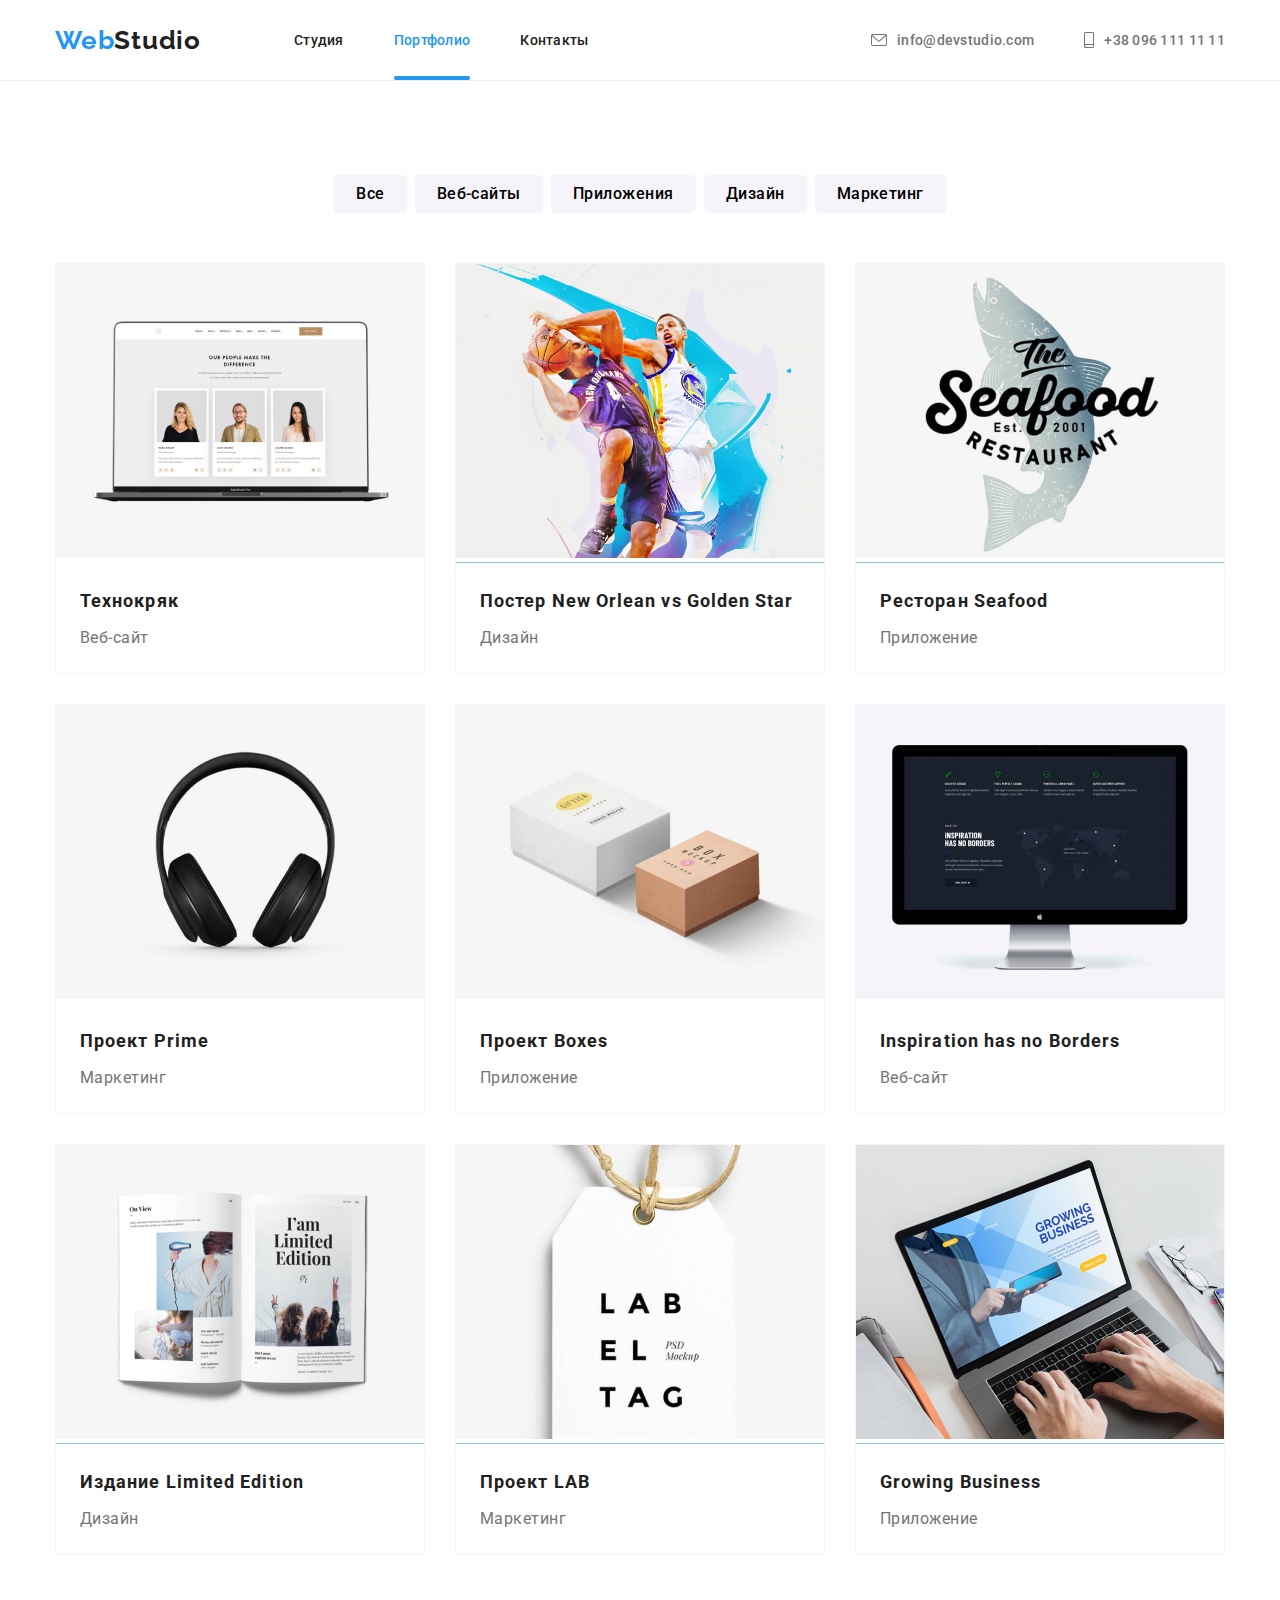
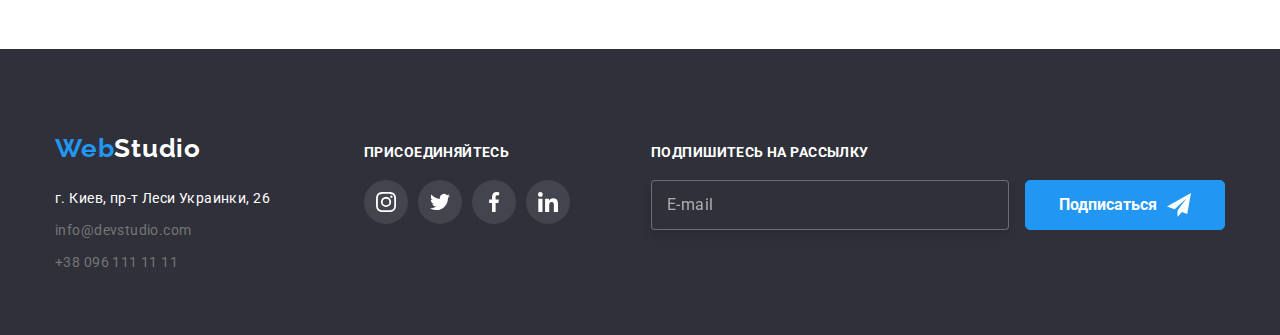
==== commit 9b21127e: "исправляет ошибки" ====
--- a/portfolio.html
+++ b/portfolio.html
@@ -8,8 +8,7 @@
     <link rel="preconnect" href="https://fonts.gstatic.com">
     <link href="https://fonts.googleapis.com/css2?family=Raleway:wght@700&family=Roboto:wght@400;500;700;900&display=swap"
         rel="stylesheet">
-        <link rel="stylesheet" href="https://cdnjs.cloudflare.com/ajax/libs/modern-normalize/1.0.0/modern-normalize.min.css">
-    <link rel="stylesheet" href="./css/style.css">
+    <link rel="stylesheet" href="./css/portfolio.min.css">
 </head>
 <body>
     <!-- Header -->
@@ -62,16 +61,16 @@
                     <li class="project-buttons-list__item">
                         <button type="button" class="project-buttons-list__button">Все</button>
                     </li>
-                    <li class="pproject-buttons-list__item">
+                    <li class="project-buttons-list__item">
                         <button type="button" class="project-buttons-list__button">Веб-сайты</button>
                     </li>
-                    <li class="pproject-buttons-list__item">
+                    <li class="project-buttons-list__item">
                         <button type="button" class="project-buttons-list__button">Приложения</button>
                     </li>
-                    <li class="pproject-buttons-list__item">
+                    <li class="project-buttons-list__item">
                         <button type="button" class="project-buttons-list__button">Дизайн</button>
                     </li>
-                    <li class="pproject-buttons-list__item">
+                    <li class="project-buttons-list__item">
                         <button type="button" class="project-buttons-list__button">Маркетинг</button>
                     </li>
                 </ul>
--- a/css/portfolio.min.css
+++ b/css/portfolio.min.css
@@ -0,0 +1,3 @@
+/*! modern-normalize v1.1.0 | MIT License | https://github.com/sindresorhus/modern-normalize */*,::before,::after{-webkit-box-sizing:border-box;box-sizing:border-box}html{line-height:1.15;-webkit-text-size-adjust:100%;-moz-tab-size:4;-o-tab-size:4;tab-size:4}body{margin:0;font-family:system-ui,-apple-system,"Segoe UI",Roboto,Helvetica,Arial,sans-serif,"Apple Color Emoji","Segoe UI Emoji"}hr{height:0;color:inherit}abbr[title]{-webkit-text-decoration:underline dotted;text-decoration:underline dotted}b,strong{font-weight:bolder}code,kbd,samp,pre{font-family:ui-monospace, SFMono-Regular, Consolas, "Liberation Mono", Menlo,+ monospace;font-size:1em}small{font-size:80%}sub,sup{font-size:75%;line-height:0;position:relative;vertical-align:baseline}sub{bottom:-0.25em}sup{top:-0.5em}table{text-indent:0;border-color:inherit}button,input,optgroup,select,textarea{font-family:inherit;font-size:100%;line-height:1.15;margin:0}button,select{text-transform:none}button,[type="button"],[type="reset"],[type="submit"]{-webkit-appearance:button}::-moz-focus-inner{border-style:none;padding:0}:-moz-focusring{outline:1px dotted ButtonText}:-moz-ui-invalid{box-shadow:none}legend{padding:0}progress{vertical-align:baseline}::-webkit-inner-spin-button,::-webkit-outer-spin-button{height:auto}[type="search"]{-webkit-appearance:textfield;outline-offset:-2px}::-webkit-search-decoration{-webkit-appearance:none}::-webkit-file-upload-button{-webkit-appearance:button;font:inherit}summary{display:list-item}*{margin:0;padding:0}ul{list-style:none}body{font-family:"Roboto",sans-serif;color:#212121}a{color:inherit;text-decoration:none}.container{width:1200px;padding-left:15px;padding-right:15px;margin-left:auto;margin-right:auto}.main-logo{display:block;font-family:"Raleway",sans-serif;font-size:26px;font-weight:700;line-height:1.173;letter-spacing:0.03em;margin-right:93px;padding-top:24px;padding-bottom:24px}.main-logo__first-part{color:#2196f3}.footer__main-logo{color:#fff}.main-button{width:200px;height:50px;font-family:"Roboto",sans-serif;background-color:#2196f3;color:#fff;font-size:16px;line-height:1.875;font-weight:700;border:0;border-radius:5px;padding:10px 32px;cursor:pointer;-webkit-transition-property:background-color, -webkit-box-shadow;transition-property:background-color, -webkit-box-shadow;transition-property:background-color, box-shadow;transition-property:background-color, box-shadow, -webkit-box-shadow;-webkit-transition-duration:250ms;transition-duration:250ms;-webkit-transition-timing-function:cubic-bezier(0.4, 0, 0.2, 1);transition-timing-function:cubic-bezier(0.4, 0, 0.2, 1)}.main-button:hover,.main-button:focus{background-color:#188ce8;-webkit-box-shadow:0px 4px 4px rgba(0,0,0,0.15);box-shadow:0px 4px 4px rgba(0,0,0,0.15)}.socialmedia{display:-webkit-box;display:-ms-flexbox;display:flex}.socialmedia__item+.socialmedia__item{margin-left:10px}.socialmedia__link{width:44px;height:44px;color:#afb1b8;border-radius:50%;display:-webkit-box;display:-ms-flexbox;display:flex;-webkit-box-pack:center;-ms-flex-pack:center;justify-content:center;-webkit-box-align:center;-ms-flex-align:center;align-items:center;-webkit-transition-property:background-color, color;transition-property:background-color, color;-webkit-transition-duration:250ms;transition-duration:250ms;-webkit-transition-timing-function:cubic-bezier(0.4, 0, 0.2, 1);transition-timing-function:cubic-bezier(0.4, 0, 0.2, 1)}.socialmedia__link:hover{background-color:#2196f3;-webkit-filter:drop-shadow(0px 4px 4px rgba(0,0,0,0.25));filter:drop-shadow(0px 4px 4px rgba(0,0,0,0.25));color:#fff}.socialmedia__icon{width:20px;height:20px;fill:currentColor}.socialmedia__icon:hover{fill:currentColor}.section{padding-top:94px;padding-bottom:94px}.header-section{display:-webkit-box;display:-ms-flexbox;display:flex;-webkit-box-align:center;-ms-flex-align:center;align-items:center}.header{background-color:#fff;border-bottom:1px solid #ececec}.navigation{display:-webkit-box;display:-ms-flexbox;display:flex}.navigation__item+.navigation__item{margin-left:50px}.navigation__link{font-family:"Roboto",sans-serif;font-style:normal;font-weight:500;font-size:14px;line-height:1.172;letter-spacing:0.02em;display:block;padding-top:32px;padding-bottom:32px;position:relative;-webkit-transition-property:color;transition-property:color;-webkit-transition-duration:250ms;transition-duration:250ms;-webkit-transition-timing-function:cubic-bezier(0.4, 0, 0.2, 1);transition-timing-function:cubic-bezier(0.4, 0, 0.2, 1)}.navigation__link:hover,.navigation__link::after{color:#2196f3}.navigation__link::after{position:absolute;content:"";left:0;bottom:0;width:100%;height:4px;background-color:#2196f3;border-radius:2px;opacity:0;-webkit-transition-property:opacity;transition-property:opacity;-webkit-transition-duration:250ms;transition-duration:250ms;-webkit-transition-timing-function:cubic-bezier(0.4, 0, 0.2, 1);transition-timing-function:cubic-bezier(0.4, 0, 0.2, 1)}.navigation__link:hover::after{opacity:1}.navigation__link--active{color:#2196f3;position:relative}.navigation__link--active::after{display:block;position:absolute;content:"";left:0;bottom:0;width:100%;height:4px;background-color:#2196f3;border-radius:2px;opacity:1}.contact{display:-webkit-box;display:-ms-flexbox;display:flex;margin-left:auto}.contact__item+.contact__item{margin-left:50px}.contact__links{color:#757575;font-family:"Roboto",sans-serif;font-style:normal;font-weight:500;font-size:14px;line-height:1.172;letter-spacing:0.02em;display:block;padding-top:32px;padding-bottom:32px;display:-webkit-inline-box;display:-ms-inline-flexbox;display:inline-flex;-webkit-box-align:center;-ms-flex-align:center;align-items:center;-webkit-transition-property:color;transition-property:color;-webkit-transition-duration:250ms;transition-duration:250ms;-webkit-transition-timing-function:cubic-bezier(0.4, 0, 0.2, 1);transition-timing-function:cubic-bezier(0.4, 0, 0.2, 1)}.contact__links:focus,.contact__links:hover{color:#2196f3}.contact__icons{fill:currentColor;margin-right:10px}.project-buttons-list{display:-webkit-box;display:-ms-flexbox;display:flex;margin-bottom:50px;-webkit-box-pack:center;-ms-flex-pack:center;justify-content:center}.project-buttons-list__item+.project-buttons-list__item{margin-left:8px}.project-buttons-list__button{font-family:"Roboto",sans-serif;background-color:#f5f4fa;color:#000;font-size:16px;line-height:1.625;font-weight:500;border:0;border-radius:5px;padding:6px 22px;cursor:pointer;text-align:center;letter-spacing:0.03em;-webkit-transition-property:background-color color;transition-property:background-color color;-webkit-transition-duration:250ms;transition-duration:250ms;-webkit-transition-timing-function:cubic-bezier(0.4, 0, 0.2, 1);transition-timing-function:cubic-bezier(0.4, 0, 0.2, 1)}.project-buttons-list__button:hover,.project-buttons-list__button:focus{background-color:#2196f3;color:#fff;-webkit-filter:drop-shadow(0px 4px 4px rgba(0,0,0,0.25));filter:drop-shadow(0px 4px 4px rgba(0,0,0,0.25))}.project{display:-webkit-box;display:-ms-flexbox;display:flex;-ms-flex-wrap:wrap;flex-wrap:wrap}.project__item{width:370px;margin-right:30px;margin-bottom:30px;border:solid 1px #f5f4fa;-webkit-transition-property:-webkit-box-shadow;transition-property:-webkit-box-shadow;transition-property:box-shadow;transition-property:box-shadow, -webkit-box-shadow;-webkit-transition-duration:250ms;transition-duration:250ms;-webkit-transition-timing-function:cubic-bezier(0.4, 0, 0.2, 1);transition-timing-function:cubic-bezier(0.4, 0, 0.2, 1)}.project__item:hover{-webkit-box-shadow:0px 1px 1px rgba(0,0,0,0.12),0px 4px 4px rgba(0,0,0,0.06),1px 4px 6px rgba(0,0,0,0.16);box-shadow:0px 1px 1px rgba(0,0,0,0.12),0px 4px 4px rgba(0,0,0,0.06),1px 4px 6px rgba(0,0,0,0.16)}.project__item:nth-child(3n){margin-right:0}.project__item:nth-last-child(-n+3){margin-bottom:0px}.project-overlay{position:relative;overflow:hidden}.project-overlay__text{position:absolute;left:0;top:0;width:100%;height:100%;background-color:rgba(33,150,243,0.9);-webkit-transform:translateY(100%);transform:translateY(100%);-webkit-transition:-webkit-transform 250ms cubic-bezier(0.4, 0, 0.2, 1);transition:-webkit-transform 250ms cubic-bezier(0.4, 0, 0.2, 1);transition:transform 250ms cubic-bezier(0.4, 0, 0.2, 1);transition:transform 250ms cubic-bezier(0.4, 0, 0.2, 1), -webkit-transform 250ms cubic-bezier(0.4, 0, 0.2, 1);color:white;font-family:Roboto;font-style:normal;font-weight:400;font-size:18px;line-height:1.556;letter-spacing:0.03em;-webkit-box-align:center;-ms-flex-align:center;align-items:center;-webkit-box-pack:center;-ms-flex-pack:center;justify-content:center;overflow:auto;padding:63px 24px 63px 24px}.project__item:hover .project-overlay__text{-webkit-transform:translateY(0);transform:translateY(0)}.project-about{padding:20px 24px 20px 24px}.project-about__header{color:#212121;font-style:normal;font-weight:700;font-size:18px;line-height:2;letter-spacing:0.06em;margin-bottom:4px}.project-about__type{color:#757575;font-style:normal;font-weight:400;font-size:16px;line-height:1.875;letter-spacing:0.03em}.footer{background-color:#2f303a;padding-top:60px;padding-bottom:60px}.footer__parts{display:-webkit-box;display:-ms-flexbox;display:flex;-webkit-box-align:baseline;-ms-flex-align:baseline;align-items:baseline}.addresses__link--color{color:#fff;-webkit-transition-property:color;transition-property:color;-webkit-transition-duration:250ms;transition-duration:250ms;-webkit-transition-timing-function:cubic-bezier(0.4, 0, 0.2, 1);transition-timing-function:cubic-bezier(0.4, 0, 0.2, 1)}.addresses__link--color:focus,.addresses__link--color:hover{color:#2196f3}.addresses__item{margin-bottom:8px}.addresses__item:last-child{margin-bottom:0}.addresses__link{color:#757575;font-style:normal;font-weight:400;font-size:14px;line-height:1.714;letter-spacing:0.03em;-webkit-transition-property:color;transition-property:color;-webkit-transition-duration:250ms;transition-duration:250ms;-webkit-transition-timing-function:cubic-bezier(0.4, 0, 0.2, 1);transition-timing-function:cubic-bezier(0.4, 0, 0.2, 1)}.addresses__link:focus,.addresses__link:hover{color:#2196f3}.subscribe{margin-left:70px}.footer-tittle{color:#fff;font-style:normal;font-weight:700;font-size:14px;line-height:1.172;letter-spacing:0.03em;text-transform:uppercase;margin-bottom:20px}.footer__socialmedia-link{background-color:#43444d;color:white}.footer-form{display:-webkit-box;display:-ms-flexbox;display:flex;-webkit-box-orient:vertical;-webkit-box-direction:normal;-ms-flex-direction:column;flex-direction:column;margin-left:auto}.footer-form__label{display:block;margin-bottom:20px}.footer-form__input{outline:none;width:358px;height:50px;padding:16px 15px;margin-right:12px;background-color:#2f303a;border:1px solid rgba(255,255,255,0.3);-webkit-filter:drop-shadow(0px 4px 4px rgba(0,0,0,0.15));filter:drop-shadow(0px 4px 4px rgba(0,0,0,0.15));border-radius:4px;font-family:Roboto;font-style:normal;font-weight:400;font-size:16px;line-height:20px;letter-spacing:0.03em;color:rgba(255,255,255,0.6)}.footer-form__input::-webkit-input-placeholder{font-family:Roboto;font-style:normal;font-weight:400;font-size:16px;line-height:20px;letter-spacing:0.03em;color:rgba(255,255,255,0.6)}.footer-form__input:-ms-input-placeholder{font-family:Roboto;font-style:normal;font-weight:400;font-size:16px;line-height:20px;letter-spacing:0.03em;color:rgba(255,255,255,0.6)}.footer-form__input::-ms-input-placeholder{font-family:Roboto;font-style:normal;font-weight:400;font-size:16px;line-height:20px;letter-spacing:0.03em;color:rgba(255,255,255,0.6)}.footer-form__input::placeholder{font-family:Roboto;font-style:normal;font-weight:400;font-size:16px;line-height:20px;letter-spacing:0.03em;color:rgba(255,255,255,0.6)}.footer-form__button{display:-webkit-inline-box;display:-ms-inline-flexbox;display:inline-flex;-webkit-box-align:center;-ms-flex-align:center;align-items:center;-webkit-box-pack:center;-ms-flex-pack:center;justify-content:center;border:1px solid #2196f3}.footer-form__icon{margin-left:10px}
+/*# sourceMappingURL=portfolio.min.css.map */